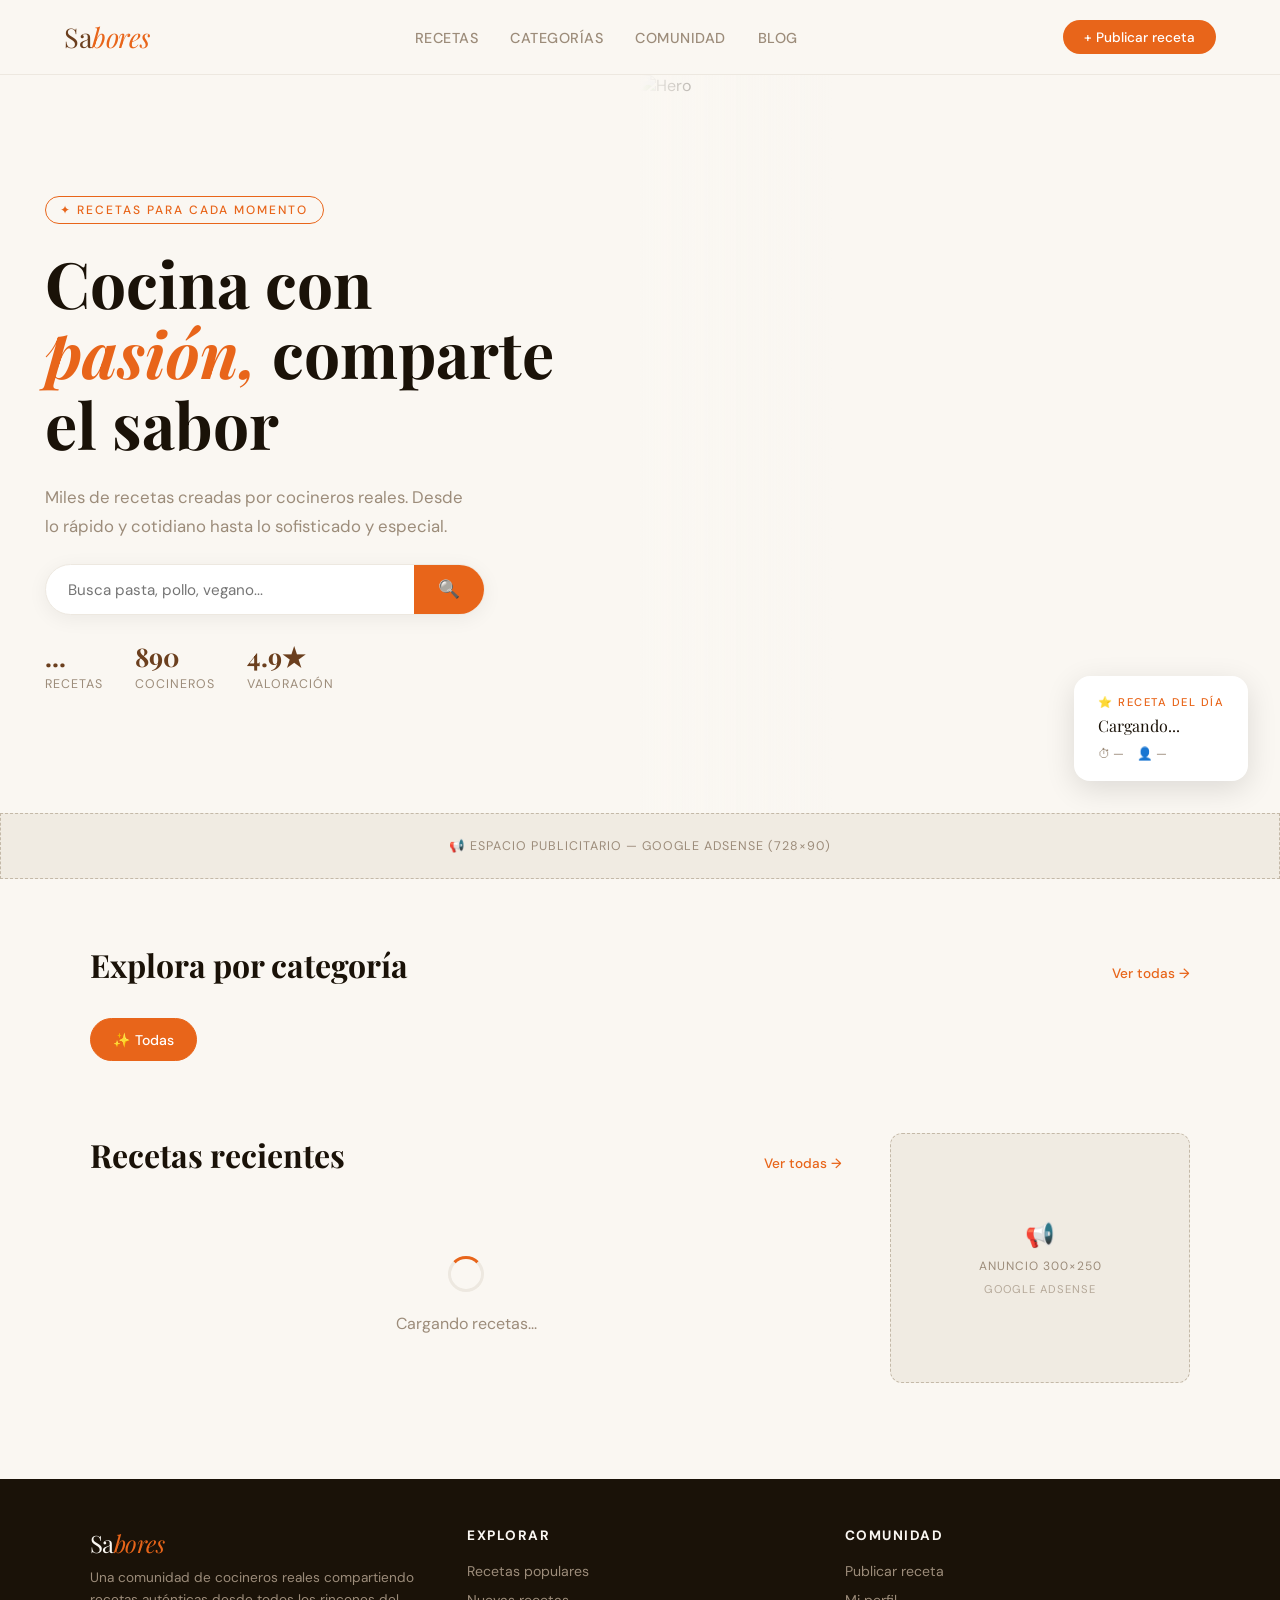
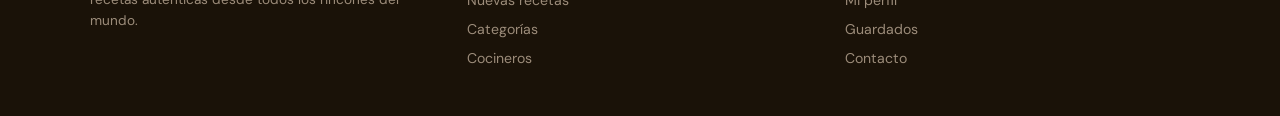
==== index.html @ 679c9be9 "Add files via upload" ====
<!DOCTYPE html>
<html lang="es">
<head>
    <meta charset="UTF-8" />
    <meta name="viewport" content="width=device-width, initial-scale=1.0"/>
    <title>Sabores — Recetas que inspiran</title>
    <link href="https://fonts.googleapis.com/css2?family=Playfair+Display:ital,wght@0,400;0,700;1,400&family=DM+Sans:wght@300;400;500&display=swap" rel="stylesheet"/>
    <script src="https://cdn.jsdelivr.net/npm/@supabase/supabase-js@2"></script>
    <style>
        :root {
            --cream: #faf7f2;
            --dark: #1a1208;
            --brown: #6b3f1e;
            --orange: #e8651a;
            --muted: #9c8c7a;
            --card-bg: #ffffff;
            --border: #ede8e0;
        }
        * { margin: 0; padding: 0; box-sizing: border-box; }
        body { font-family: 'DM Sans', sans-serif; background: var(--cream); color: var(--dark); min-height: 100vh; }

        nav { display: flex; justify-content: space-between; align-items: center; padding: 1.2rem 5%; border-bottom: 1px solid var(--border); background: var(--cream); position: sticky; top: 0; z-index: 100; }
        .logo { font-family: 'Playfair Display', serif; font-size: 1.7rem; color: var(--brown); letter-spacing: -0.5px; }
        .logo span { color: var(--orange); font-style: italic; }
        nav ul { list-style: none; display: flex; gap: 2rem; }
        nav ul a { text-decoration: none; color: var(--muted); font-size: 0.9rem; font-weight: 500; letter-spacing: 0.5px; text-transform: uppercase; transition: color 0.2s; }
        nav ul a:hover { color: var(--orange); }
        .nav-actions { display: flex; gap: 0.8rem; align-items: center; }
        .btn { padding: 0.55rem 1.3rem; border-radius: 100px; font-family: 'DM Sans', sans-serif; font-size: 0.85rem; font-weight: 500; cursor: pointer; transition: all 0.2s; text-decoration: none; border: none; }
        .btn-outline { background: transparent; border: 1.5px solid var(--brown); color: var(--brown); }
        .btn-outline:hover { background: var(--brown); color: white; }
        .btn-primary { background: var(--orange); color: white; }
        .btn-primary:hover { background: #c9541a; }

        .hero { display: grid; grid-template-columns: 1fr 1fr; min-height: 82vh; overflow: hidden; }
        .hero-text { padding: 5% 5% 5% 7%; display: flex; flex-direction: column; justify-content: center; gap: 1.5rem; }
        .hero-tag { display: inline-block; font-size: 0.75rem; font-weight: 500; letter-spacing: 2px; text-transform: uppercase; color: var(--orange); border: 1px solid var(--orange); padding: 0.3rem 0.9rem; border-radius: 100px; width: fit-content; animation: fadeUp 0.6s ease both; }
        .hero h1 { font-family: 'Playfair Display', serif; font-size: clamp(2.8rem, 5vw, 4.5rem); line-height: 1.1; color: var(--dark); animation: fadeUp 0.6s 0.1s ease both; }
        .hero h1 em { color: var(--orange); font-style: italic; }
        .hero p { font-size: 1.05rem; color: var(--muted); line-height: 1.7; max-width: 420px; animation: fadeUp 0.6s 0.2s ease both; }
        .search-bar { display: flex; background: white; border: 1.5px solid var(--border); border-radius: 100px; overflow: hidden; max-width: 440px; animation: fadeUp 0.6s 0.3s ease both; box-shadow: 0 4px 20px rgba(0,0,0,0.06); }
        .search-bar input { flex: 1; padding: 0.9rem 1.4rem; border: none; outline: none; font-family: 'DM Sans', sans-serif; font-size: 0.95rem; color: var(--dark); background: transparent; }
        .search-bar button { background: var(--orange); color: white; border: none; padding: 0 1.5rem; font-size: 1.1rem; cursor: pointer; transition: background 0.2s; }
        .search-bar button:hover { background: #c9541a; }
        .hero-stats { display: flex; gap: 2rem; animation: fadeUp 0.6s 0.4s ease both; }
        .stat { display: flex; flex-direction: column; gap: 0.2rem; }
        .stat-num { font-family: 'Playfair Display', serif; font-size: 1.6rem; color: var(--brown); font-weight: 700; }
        .stat-label { font-size: 0.78rem; color: var(--muted); text-transform: uppercase; letter-spacing: 1px; }
        .hero-image { position: relative; overflow: hidden; animation: fadeIn 0.8s 0.2s ease both; }
        .hero-image img { width: 100%; height: 100%; object-fit: cover; }
        .hero-image-overlay { position: absolute; inset: 0; background: linear-gradient(to right, var(--cream) 0%, transparent 30%); }
        .hero-featured-card { position: absolute; bottom: 2rem; right: 2rem; background: white; border-radius: 16px; padding: 1.2rem 1.5rem; box-shadow: 0 8px 30px rgba(0,0,0,0.12); max-width: 220px; }
        .featured-label { font-size: 0.7rem; text-transform: uppercase; letter-spacing: 1.5px; color: var(--orange); font-weight: 500; margin-bottom: 0.4rem; }
        .featured-title { font-family: 'Playfair Display', serif; font-size: 1rem; color: var(--dark); line-height: 1.3; margin-bottom: 0.6rem; }
        .featured-meta { font-size: 0.78rem; color: var(--muted); display: flex; gap: 0.8rem; }

        .ad-banner { background: #f0ebe2; border: 1px dashed #c4b9a8; text-align: center; padding: 1.5rem; font-size: 0.78rem; color: var(--muted); letter-spacing: 1px; text-transform: uppercase; }

        .section { padding: 4rem 7%; }
        .section-header { display: flex; justify-content: space-between; align-items: baseline; margin-bottom: 2rem; }
        .section-title { font-family: 'Playfair Display', serif; font-size: 2rem; color: var(--dark); }
        .section-link { font-size: 0.85rem; color: var(--orange); text-decoration: none; font-weight: 500; }
        .section-link:hover { text-decoration: underline; }

        .categories { display: flex; gap: 1rem; overflow-x: auto; padding-bottom: 0.5rem; scrollbar-width: none; }
        .categories::-webkit-scrollbar { display: none; }
        .category-pill { flex-shrink: 0; display: flex; align-items: center; gap: 0.6rem; padding: 0.7rem 1.4rem; border-radius: 100px; border: 1.5px solid var(--border); background: white; cursor: pointer; font-size: 0.88rem; font-family: 'DM Sans', sans-serif; color: var(--dark); transition: all 0.2s; font-weight: 500; }
        .category-pill:hover, .category-pill.active { background: var(--orange); border-color: var(--orange); color: white; }

        .content-with-ad { display: grid; grid-template-columns: 1fr 300px; gap: 3rem; padding: 0 7% 4rem; }
        .recipe-grid { display: grid; grid-template-columns: repeat(auto-fill, minmax(280px, 1fr)); gap: 1.8rem; }

        .recipe-card { background: white; border-radius: 16px; overflow: hidden; border: 1px solid var(--border); transition: transform 0.25s, box-shadow 0.25s; cursor: pointer; animation: fadeUp 0.5s ease both; }
        .recipe-card:hover { transform: translateY(-5px); box-shadow: 0 12px 40px rgba(0,0,0,0.1); }
        .card-image { position: relative; height: 200px; overflow: hidden; }
        .card-image img { width: 100%; height: 100%; object-fit: cover; transition: transform 0.4s; }
        .recipe-card:hover .card-image img { transform: scale(1.05); }
        .card-badge { position: absolute; top: 1rem; left: 1rem; background: var(--orange); color: white; font-size: 0.7rem; font-weight: 500; padding: 0.3rem 0.8rem; border-radius: 100px; text-transform: uppercase; letter-spacing: 0.8px; }
        .card-save { position: absolute; top: 1rem; right: 1rem; background: white; border: none; border-radius: 50%; width: 34px; height: 34px; display: flex; align-items: center; justify-content: center; cursor: pointer; font-size: 1rem; transition: background 0.2s; }
        .card-save:hover { background: #ffe4d6; }
        .card-body { padding: 1.3rem; }
        .card-category { font-size: 0.72rem; text-transform: uppercase; letter-spacing: 1.5px; color: var(--orange); font-weight: 500; margin-bottom: 0.5rem; }
        .card-title { font-family: 'Playfair Display', serif; font-size: 1.15rem; color: var(--dark); line-height: 1.3; margin-bottom: 0.7rem; }
        .card-meta { display: flex; gap: 1.2rem; font-size: 0.8rem; color: var(--muted); }
        .card-footer { display: flex; align-items: center; justify-content: space-between; padding: 0.9rem 1.3rem; border-top: 1px solid var(--border); }
        .card-author { display: flex; align-items: center; gap: 0.6rem; font-size: 0.82rem; color: var(--muted); }
        .author-avatar { width: 26px; height: 26px; border-radius: 50%; background: var(--orange); display: flex; align-items: center; justify-content: center; color: white; font-size: 0.7rem; font-weight: 600; }
        .card-rating { font-size: 0.82rem; color: var(--dark); }

        .loading { text-align: center; padding: 3rem; color: var(--muted); grid-column: 1/-1; }
        .loading-spinner { display: inline-block; width: 36px; height: 36px; border: 3px solid var(--border); border-top-color: var(--orange); border-radius: 50%; animation: spin 0.8s linear infinite; margin-bottom: 1rem; }
        .empty-state { text-align: center; padding: 3rem; color: var(--muted); grid-column: 1/-1; }
        .empty-state div { font-size: 2.5rem; margin-bottom: 0.8rem; }
        @keyframes spin { to { transform: rotate(360deg); } }

        .ad-sidebar { background: #f0ebe2; border: 1px dashed #c4b9a8; border-radius: 12px; display: flex; align-items: center; justify-content: center; flex-direction: column; gap: 0.5rem; min-height: 250px; color: var(--muted); font-size: 0.75rem; letter-spacing: 1px; text-transform: uppercase; align-self: start; position: sticky; top: 80px; }

        footer { background: var(--dark); color: #9c8c7a; padding: 3rem 7%; display: grid; grid-template-columns: 1fr 1fr 1fr; gap: 2rem; margin-top: 2rem; }
        footer .logo { color: var(--cream); font-size: 1.5rem; margin-bottom: 0.5rem; display: block; }
        footer p { font-size: 0.85rem; line-height: 1.6; }
        footer h4 { color: var(--cream); font-size: 0.85rem; text-transform: uppercase; letter-spacing: 1.5px; margin-bottom: 1rem; }
        footer ul { list-style: none; display: flex; flex-direction: column; gap: 0.5rem; }
        footer ul a { text-decoration: none; color: #9c8c7a; font-size: 0.88rem; transition: color 0.2s; }
        footer ul a:hover { color: var(--orange); }

        @keyframes fadeUp { from { opacity: 0; transform: translateY(18px); } to { opacity: 1; transform: translateY(0); } }
        @keyframes fadeIn { from { opacity: 0; } to { opacity: 1; } }

        @media (max-width: 900px) {
            .hero { grid-template-columns: 1fr; }
            .hero-image { height: 300px; }
            .hero-image-overlay { background: linear-gradient(to top, var(--cream) 0%, transparent 50%); }
            .hero-text { padding: 3rem 5%; }
            nav ul { display: none; }
            .content-with-ad { grid-template-columns: 1fr; }
            .ad-sidebar { display: none; }
            footer { grid-template-columns: 1fr; }
        }
    </style>
</head>
<body>

<nav>
    <div class="logo">Sa<span>bores</span></div>
    <ul>
        <li><a href="#">Recetas</a></li>
        <li><a href="#">Categorías</a></li>
        <li><a href="#">Comunidad</a></li>
        <li><a href="#">Blog</a></li>
    </ul>
    <div class="nav-actions">
        <a href="admin.html" class="btn btn-primary">+ Publicar receta</a>
    </div>
</nav>

<section class="hero">
    <div class="hero-text">
        <div class="hero-tag">✦ Recetas para cada momento</div>
        <h1>Cocina con<br><em>pasión,</em> comparte<br>el sabor</h1>
        <p>Miles de recetas creadas por cocineros reales. Desde lo rápido y cotidiano hasta lo sofisticado y especial.</p>
        <div class="search-bar">
            <input type="text" id="searchInput" placeholder="Busca pasta, pollo, vegano..."/>
            <button onclick="handleSearch()">🔍</button>
        </div>
        <div class="hero-stats">
            <div class="stat">
                <span class="stat-num" id="totalRecipes">...</span>
                <span class="stat-label">Recetas</span>
            </div>
            <div class="stat">
                <span class="stat-num">890</span>
                <span class="stat-label">Cocineros</span>
            </div>
            <div class="stat">
                <span class="stat-num">4.9★</span>
                <span class="stat-label">Valoración</span>
            </div>
        </div>
    </div>
    <div class="hero-image">
        <img src="https://images.unsplash.com/photo-1504674900247-0877df9cc836?w=900&q=80" alt="Hero"/>
        <div class="hero-image-overlay"></div>
        <div class="hero-featured-card">
            <div class="featured-label">⭐ Receta del día</div>
            <div class="featured-title" id="featuredTitle">Cargando...</div>
            <div class="featured-meta">
                <span id="featuredTime">⏱ —</span>
                <span id="featuredServings">👤 —</span>
            </div>
        </div>
    </div>
</section>

<div class="ad-banner">📢 Espacio publicitario — Google AdSense (728×90)</div>

<section class="section">
    <div class="section-header">
        <h2 class="section-title">Explora por categoría</h2>
        <a href="#" class="section-link">Ver todas →</a>
    </div>
    <div class="categories" id="categoriesContainer">
        <button class="category-pill active" data-id="all">✨ Todas</button>
    </div>
</section>

<div class="content-with-ad">
    <div>
        <div class="section-header">
            <h2 class="section-title" id="recipesTitle">Recetas recientes</h2>
            <a href="#" class="section-link">Ver todas →</a>
        </div>
        <div class="recipe-grid" id="recipeGrid">
            <div class="loading">
                <div class="loading-spinner"></div>
                <p>Cargando recetas...</p>
            </div>
        </div>
    </div>
    <aside>
        <div class="ad-sidebar">
            <div style="font-size:1.5rem">📢</div>
            <div>Anuncio 300×250</div>
            <div style="font-size:0.7rem;opacity:0.7">Google AdSense</div>
        </div>
    </aside>
</div>

<footer>
    <div>
        <span class="logo">Sa<span style="color:var(--orange);font-style:italic">bores</span></span>
        <p>Una comunidad de cocineros reales compartiendo recetas auténticas desde todos los rincones del mundo.</p>
    </div>
    <div>
        <h4>Explorar</h4>
        <ul>
            <li><a href="#">Recetas populares</a></li>
            <li><a href="#">Nuevas recetas</a></li>
            <li><a href="#">Categorías</a></li>
            <li><a href="#">Cocineros</a></li>
        </ul>
    </div>
    <div>
        <h4>Comunidad</h4>
        <ul>
            <li><a href="#">Publicar receta</a></li>
            <li><a href="#">Mi perfil</a></li>
            <li><a href="#">Guardados</a></li>
            <li><a href="#">Contacto</a></li>
        </ul>
    </div>
</footer>

<script>
    const SUPABASE_URL = 'https://rwkermqcekptwixnckgy.supabase.co'
    const SUPABASE_KEY = 'eyJhbGciOiJIUzI1NiIsInR5cCI6IkpXVCJ9.eyJpc3MiOiJzdXBhYmFzZSIsInJlZiI6InJ3a2VybXFjZWtwdHdpeG5ja2d5Iiwicm9sZSI6ImFub24iLCJpYXQiOjE3NzQwODkzMTAsImV4cCI6MjA4OTY2NTMxMH0.brf_cSI--fx6o8pkqydMiVL0_jxmlAMR-ACyQ9v5xsA'
    const { createClient } = supabase
    const db = createClient(SUPABASE_URL, SUPABASE_KEY)

    let activeCategory = 'all'

    async function init() {
        await Promise.all([loadCategories(), loadRecipes()])
    }

    async function loadCategories() {
        const { data, error } = await db.from('categories').select('*').order('name')
        if (error || !data) return
        const container = document.getElementById('categoriesContainer')
        data.forEach(cat => {
            const btn = document.createElement('button')
            btn.className = 'category-pill'
            btn.dataset.id = cat.id
            btn.innerHTML = `<span>${cat.emoji || '🍽'}</span> ${cat.name}`
            btn.addEventListener('click', () => {
                document.querySelectorAll('.category-pill').forEach(b => b.classList.remove('active'))
                btn.classList.add('active')
                activeCategory = cat.id
                document.getElementById('recipesTitle').textContent = `${cat.emoji || ''} ${cat.name}`
                loadRecipes()
            })
            container.appendChild(btn)
        })
    }

    async function loadRecipes(search = '') {
        const grid = document.getElementById('recipeGrid')
        grid.innerHTML = `<div class="loading"><div class="loading-spinner"></div><p>Cargando recetas...</p></div>`

        let query = db.from('recipes').select('*, categories(name, emoji)').order('created_at', { ascending: false })
        if (search) query = query.ilike('title', `%${search}%`)
        if (activeCategory !== 'all') query = query.eq('category_id', activeCategory)

        const { data, error } = await query

        if (error) {
            grid.innerHTML = `<div class="empty-state"><div>⚠️</div><p>Error al cargar recetas. Revisa la consola.</p></div>`
            console.error('Supabase error:', error)
            return
        }

        document.getElementById('totalRecipes').textContent = data.length

        if (data.length > 0) {
            const f = data[0]
            document.getElementById('featuredTitle').textContent = f.title
            document.getElementById('featuredTime').textContent = `⏱ ${f.time_minutes || '?'} min`
            document.getElementById('featuredServings').textContent = `👤 ${f.servings || '?'} pers.`
        }

        if (data.length === 0) {
            grid.innerHTML = `<div class="empty-state"><div>🍽</div><p>No se encontraron recetas</p></div>`
            return
        }

        const colors = ['#e8651a','#6b3f1e','#2d6a4f','#9b2226','#457b9d','#6a0572']
        grid.innerHTML = data.map((r, i) => {
            const initials = (r.author_name || 'AN').split(' ').map(w => w[0]).join('').slice(0,2).toUpperCase()
            const color = colors[i % colors.length]
            const cat = r.categories ? `${r.categories.emoji || ''} ${r.categories.name}` : '🍽 General'
            const img = r.image_url || 'https://images.unsplash.com/photo-1504674900247-0877df9cc836?w=500&q=80'
            return `
          <div class="recipe-card" style="animation-delay:${i*0.05}s" onclick="window.location.href='receta.html?id=${r.id}'">
            <div class="card-image">
              <img src="${img}" alt="${r.title}" loading="lazy"/>
              ${i === 0 ? '<span class="card-badge">⭐ Top</span>' : ''}
              <button class="card-save" onclick="this.textContent=this.textContent==='🤍'?'❤️':'🤍';event.stopPropagation()">🤍</button>
            </div>
            <div class="card-body">
              <div class="card-category">${cat}</div>
              <h3 class="card-title">${r.title}</h3>
              <div class="card-meta">
                <span>⏱ ${r.time_minutes || '?'} min</span>
                <span>🔥 ${r.difficulty || 'Fácil'}</span>
                <span>👥 ${r.servings || '?'} pers.</span>
              </div>
            </div>
            <div class="card-footer">
              <div class="card-author">
                <div class="author-avatar" style="background:${color}">${initials}</div>
                ${r.author_name || 'Anónimo'}
              </div>
              <div class="card-rating">⭐ ${r.rating || '—'}</div>
            </div>
          </div>`
        }).join('')
    }

    function handleSearch() {
        loadRecipes(document.getElementById('searchInput').value.trim())
    }

    document.getElementById('searchInput').addEventListener('keydown', e => {
        if (e.key === 'Enter') handleSearch()
    })

    document.querySelector('.category-pill[data-id="all"]').addEventListener('click', function() {
        document.querySelectorAll('.category-pill').forEach(b => b.classList.remove('active'))
        this.classList.add('active')
        activeCategory = 'all'
        document.getElementById('recipesTitle').textContent = 'Recetas recientes'
        loadRecipes()
    })

    init()
</script>
</body>
</html>
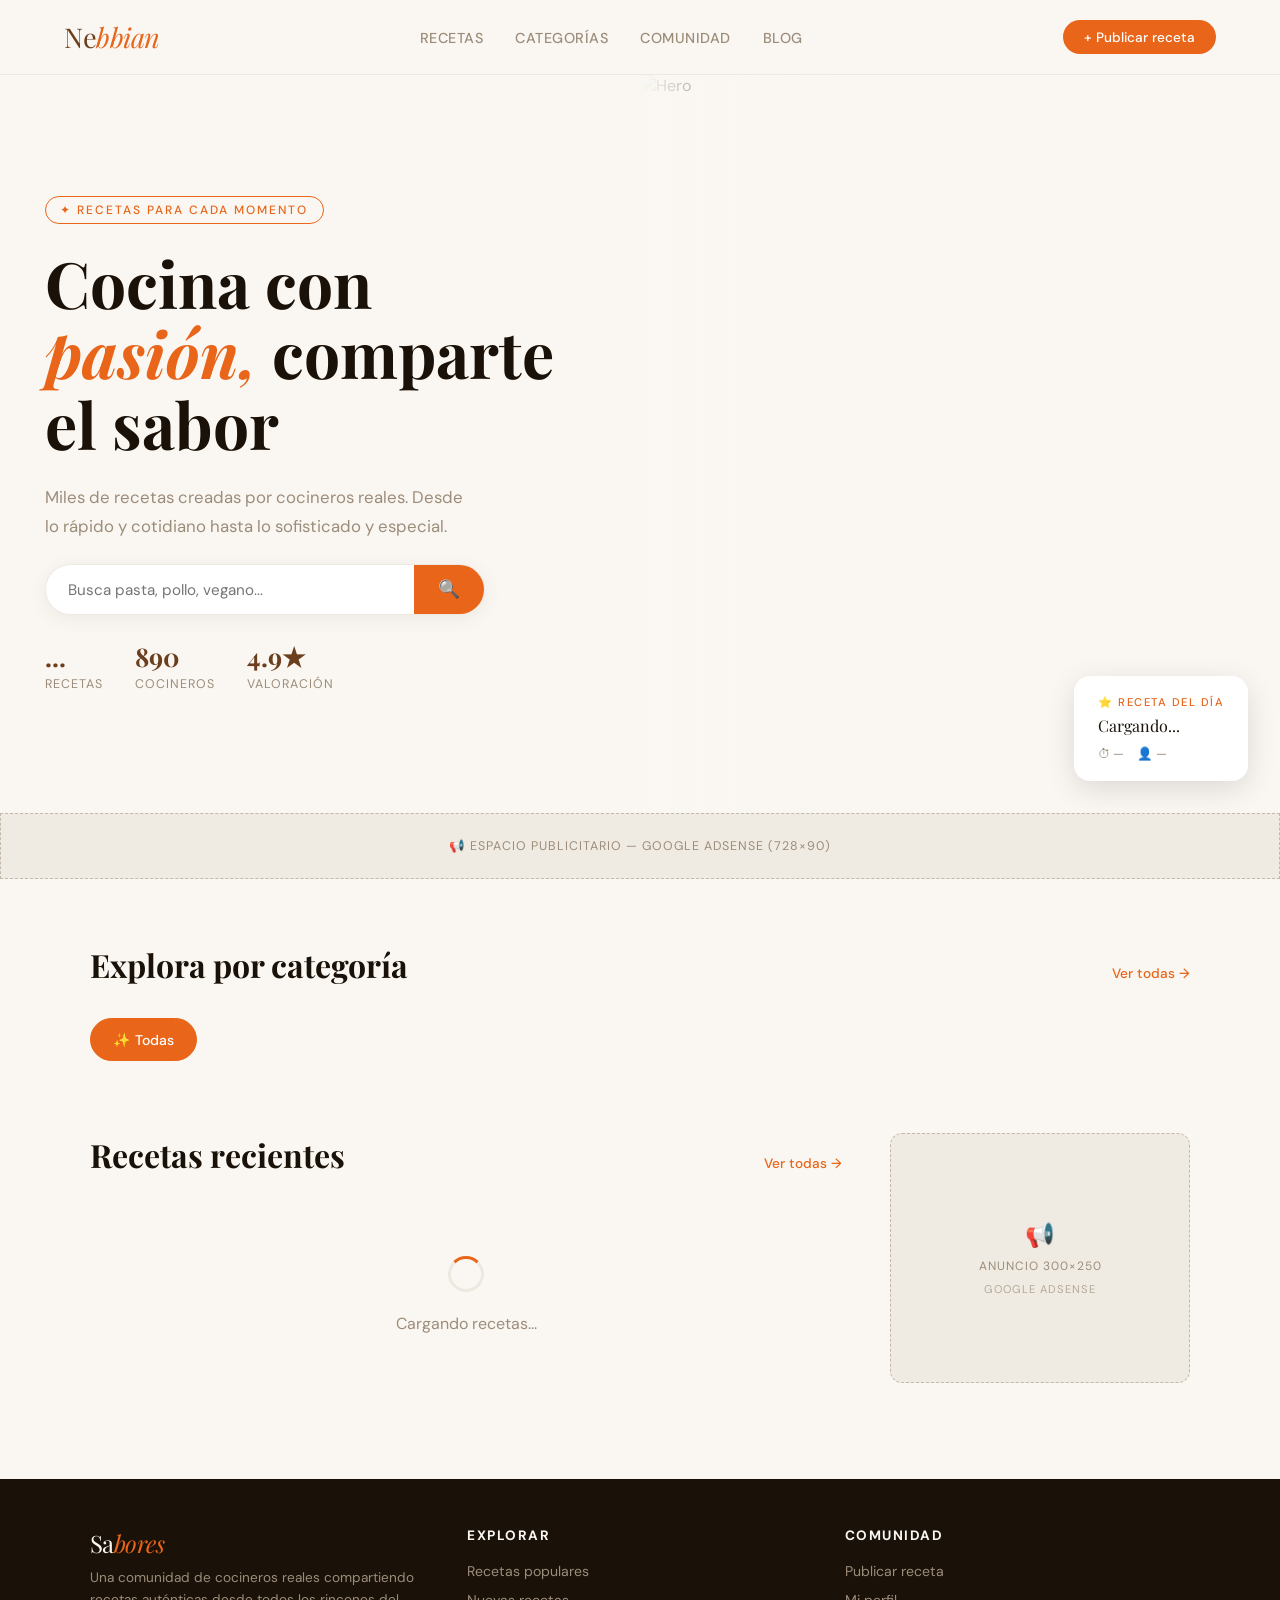
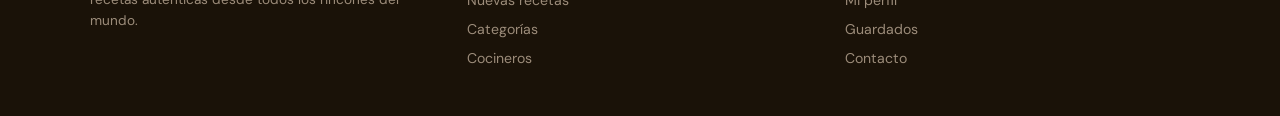
==== commit 709e5175: "nebbian rename" ====
--- a/index.html
+++ b/index.html
@@ -121,7 +121,7 @@
 <body>
 
 <nav>
-    <div class="logo">Sa<span>bores</span></div>
+    <div class="logo">Ne<span>bbian</span></div>
     <ul>
         <li><a href="#">Recetas</a></li>
         <li><a href="#">Categorías</a></li>
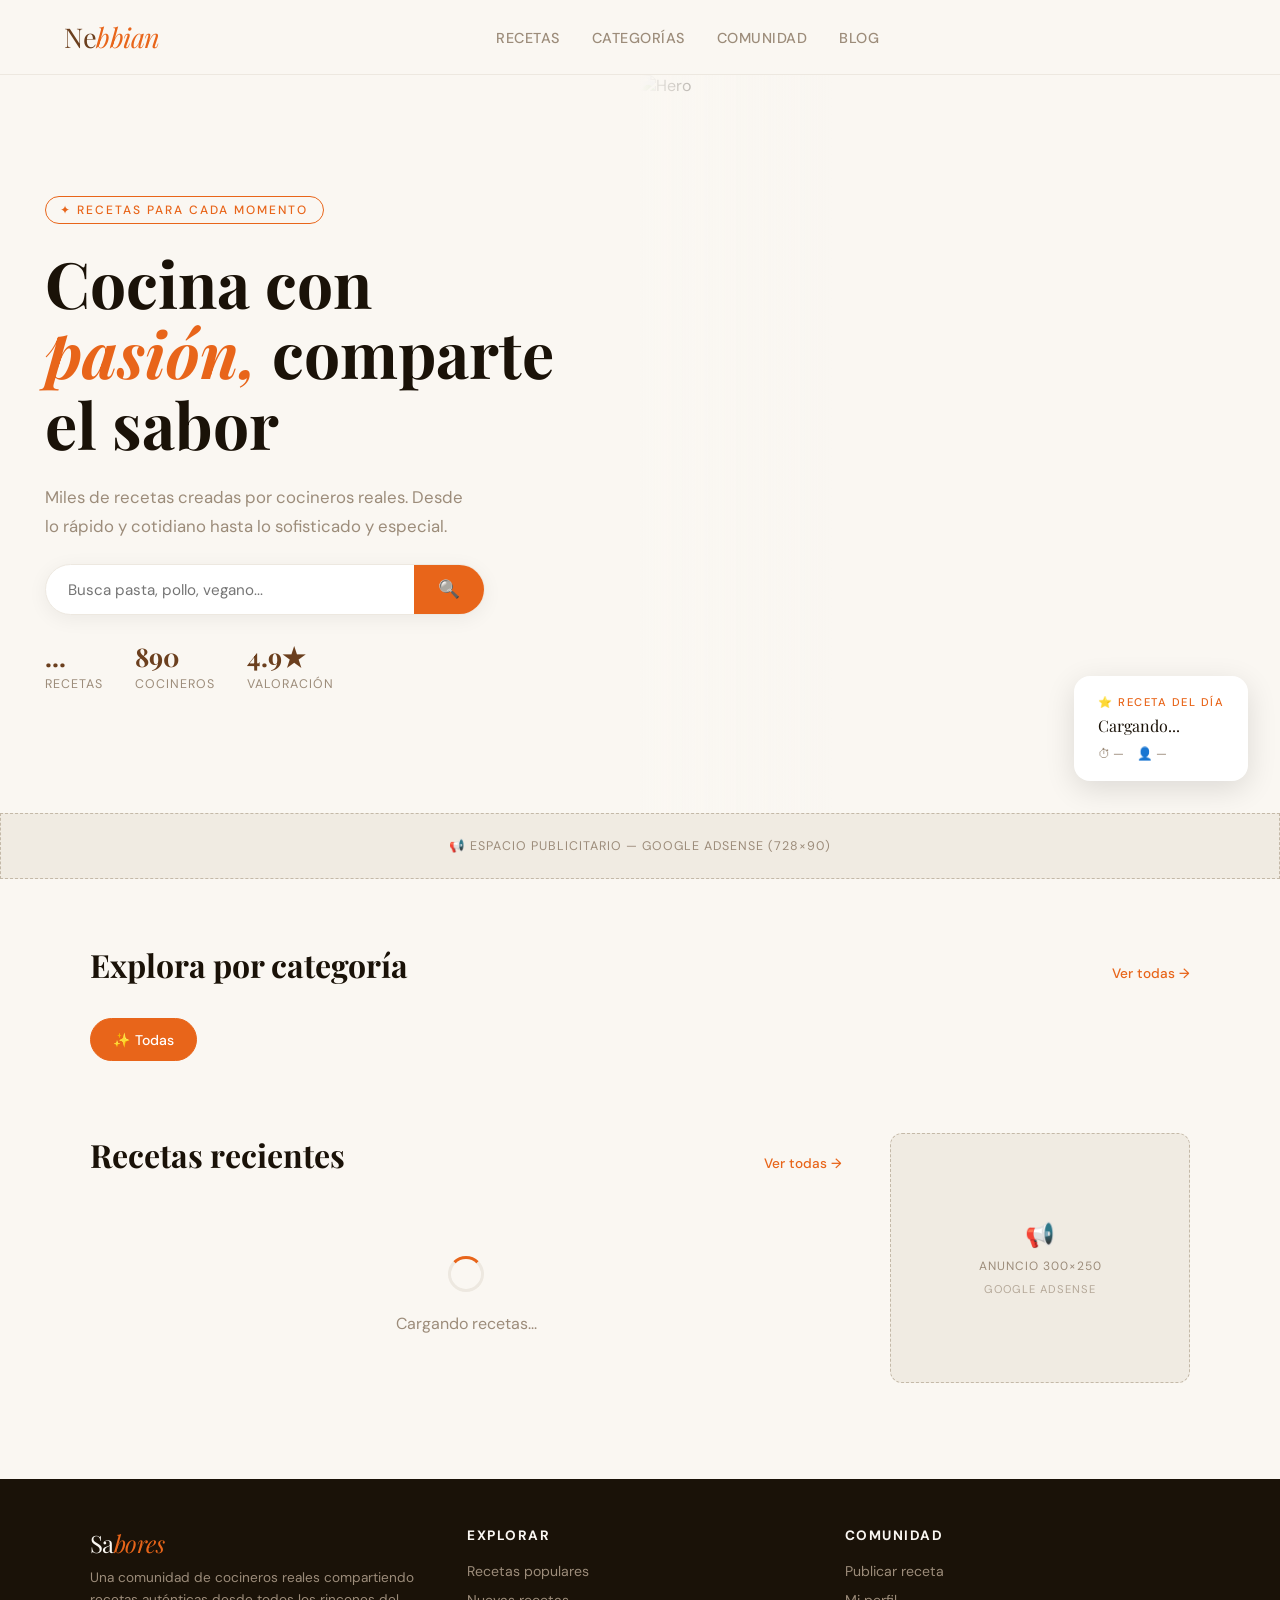
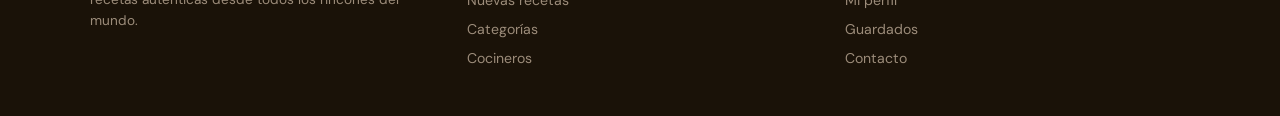
==== commit aae1863c: "eliminar admin" ====
--- a/index.html
+++ b/index.html
@@ -129,7 +129,6 @@
         <li><a href="#">Blog</a></li>
     </ul>
     <div class="nav-actions">
-        <a href="admin.html" class="btn btn-primary">+ Publicar receta</a>
     </div>
 </nav>
 
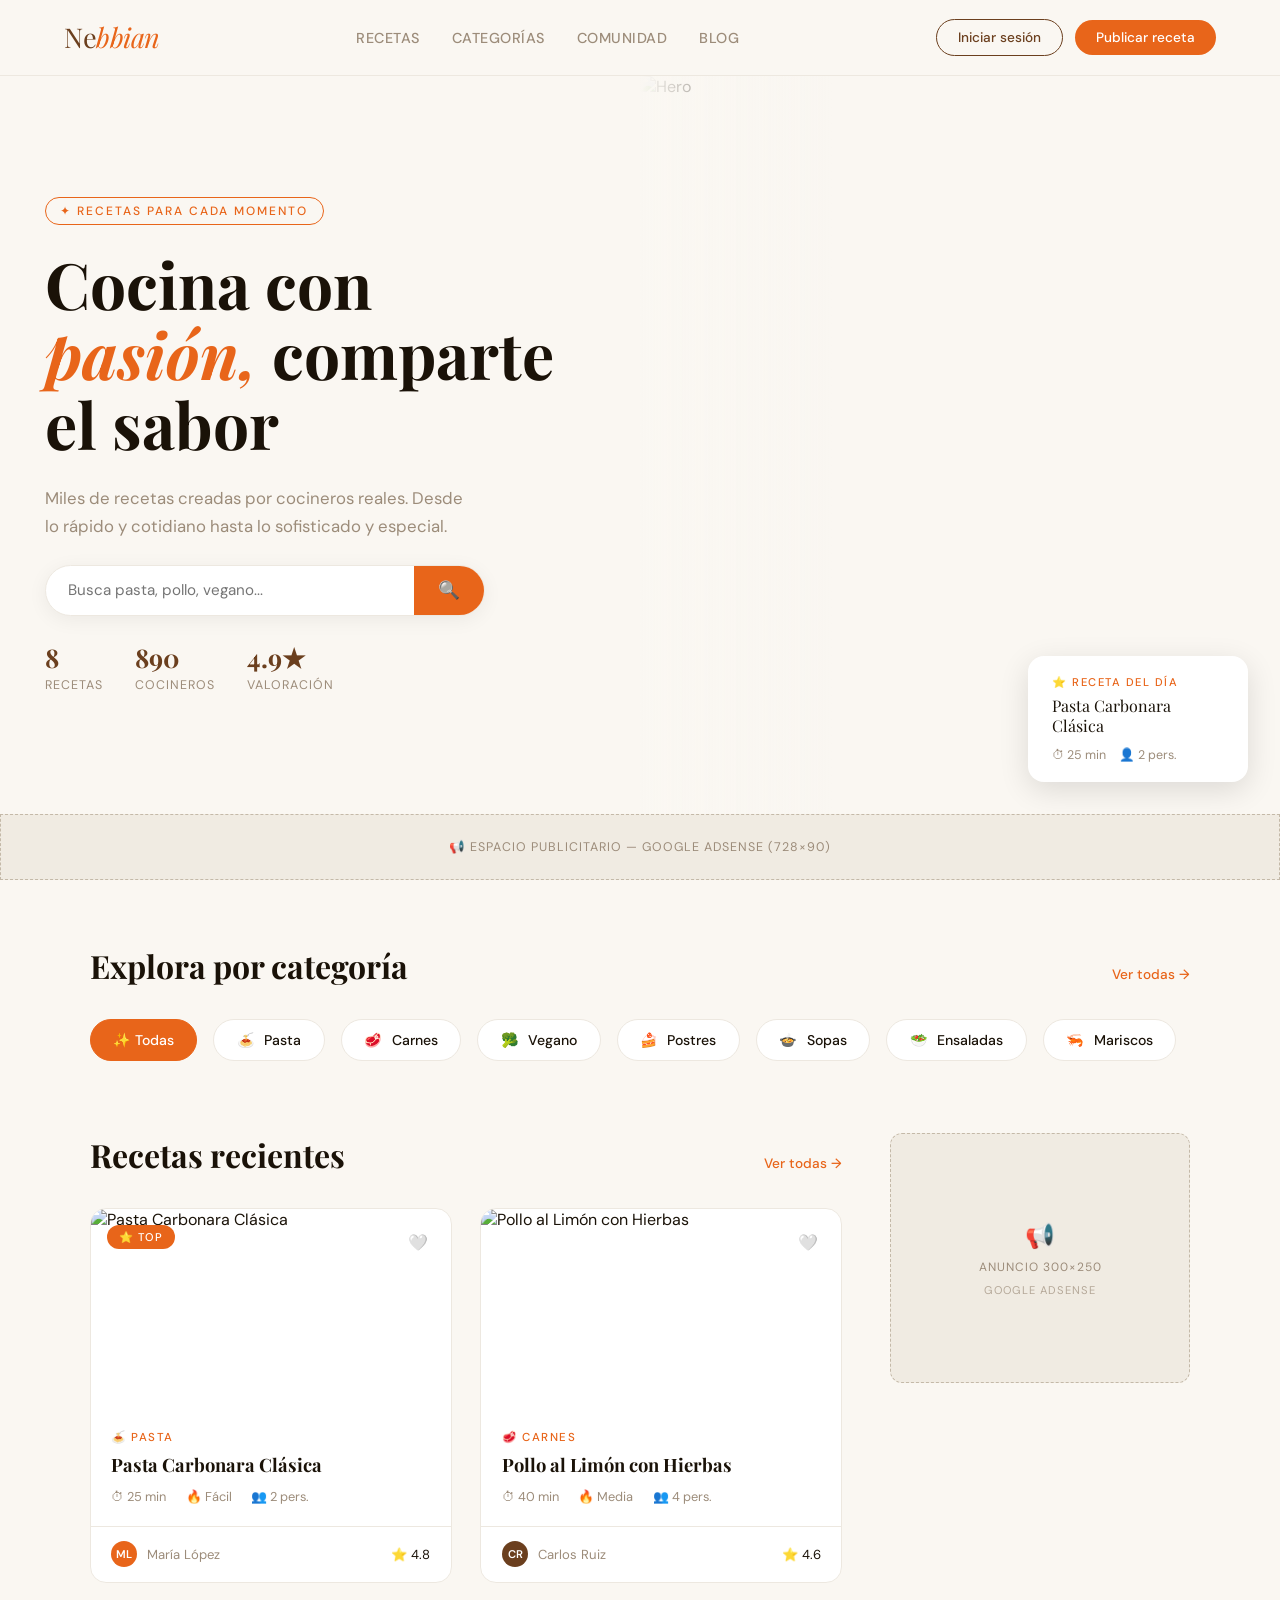
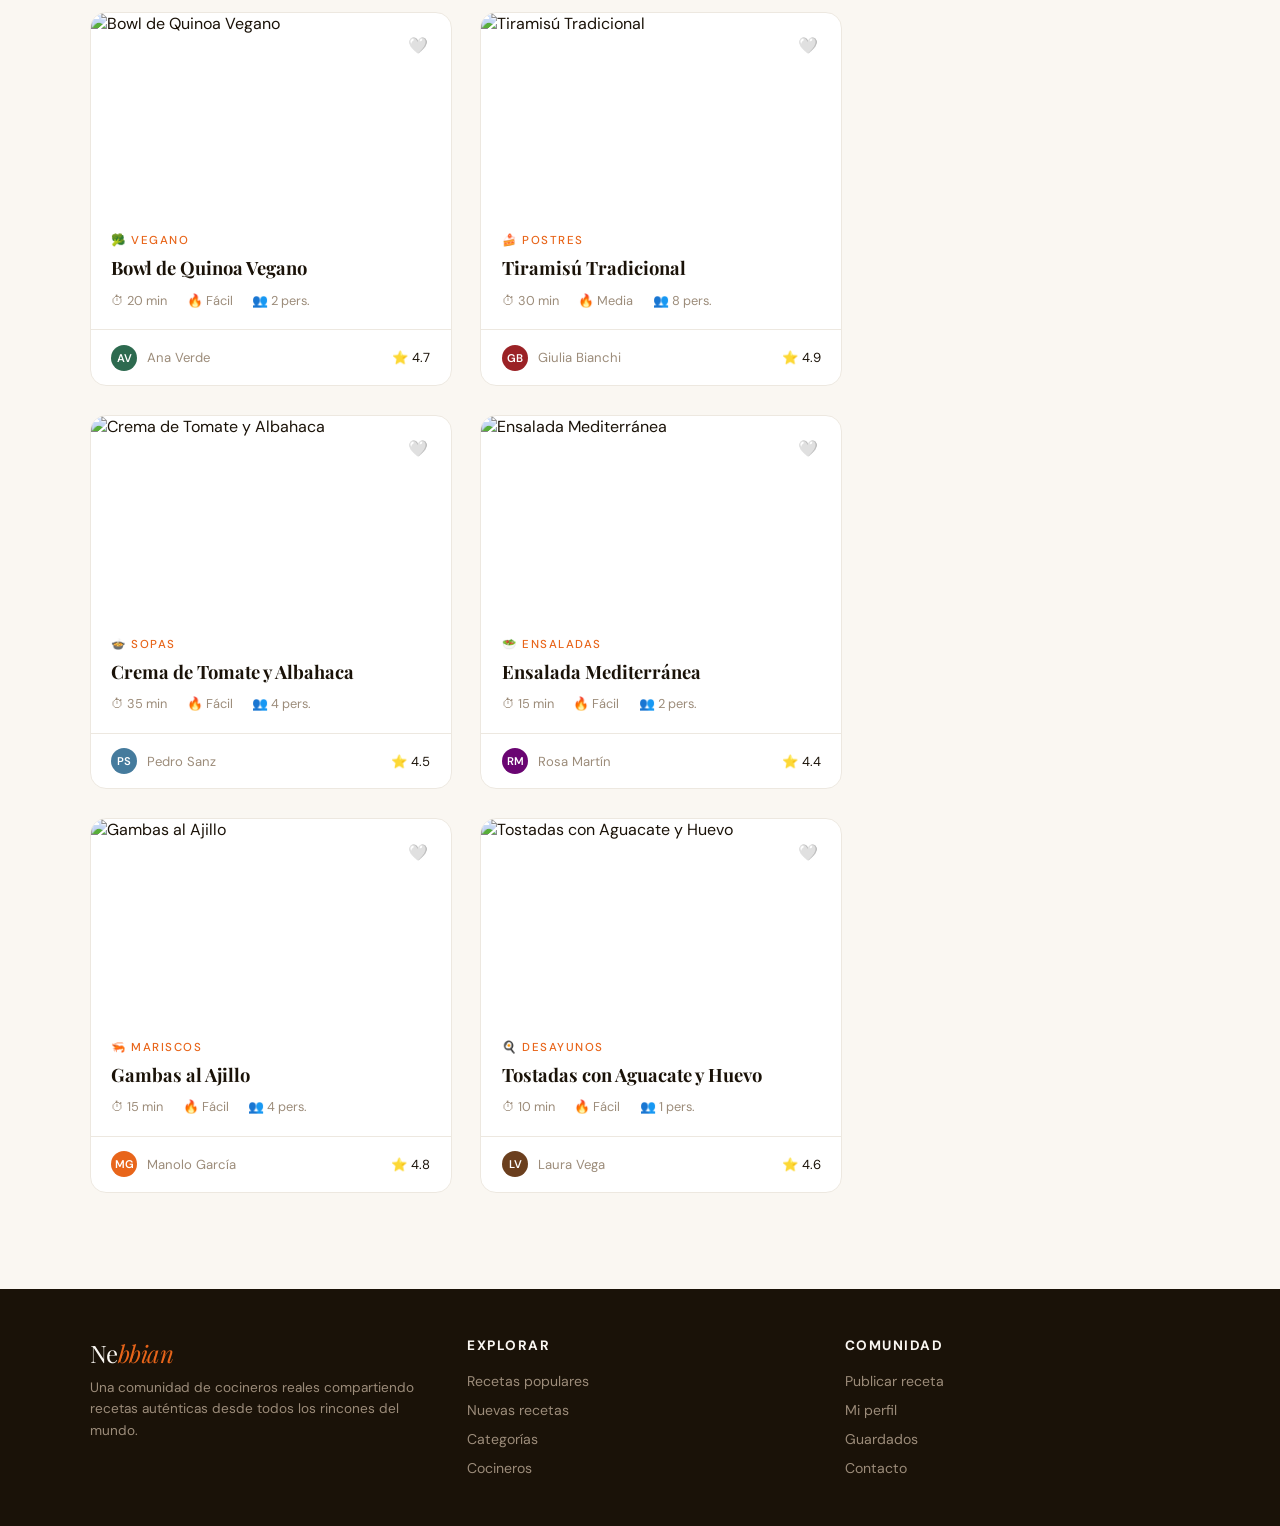
==== commit 6a2583f4: "refactor: replace Supabase integration with static local data and add styling and structural files" ====
--- a/index.html
+++ b/index.html
@@ -1,346 +1,476 @@
-<!DOCTYPE html>
-<html lang="es">
-<head>
-    <meta charset="UTF-8" />
-    <meta name="viewport" content="width=device-width, initial-scale=1.0"/>
-    <title>Sabores — Recetas que inspiran</title>
-    <link href="https://fonts.googleapis.com/css2?family=Playfair+Display:ital,wght@0,400;0,700;1,400&family=DM+Sans:wght@300;400;500&display=swap" rel="stylesheet"/>
-    <script src="https://cdn.jsdelivr.net/npm/@supabase/supabase-js@2"></script>
-    <style>
-        :root {
-            --cream: #faf7f2;
-            --dark: #1a1208;
-            --brown: #6b3f1e;
-            --orange: #e8651a;
-            --muted: #9c8c7a;
-            --card-bg: #ffffff;
-            --border: #ede8e0;
-        }
-        * { margin: 0; padding: 0; box-sizing: border-box; }
-        body { font-family: 'DM Sans', sans-serif; background: var(--cream); color: var(--dark); min-height: 100vh; }
-
-        nav { display: flex; justify-content: space-between; align-items: center; padding: 1.2rem 5%; border-bottom: 1px solid var(--border); background: var(--cream); position: sticky; top: 0; z-index: 100; }
-        .logo { font-family: 'Playfair Display', serif; font-size: 1.7rem; color: var(--brown); letter-spacing: -0.5px; }
-        .logo span { color: var(--orange); font-style: italic; }
-        nav ul { list-style: none; display: flex; gap: 2rem; }
-        nav ul a { text-decoration: none; color: var(--muted); font-size: 0.9rem; font-weight: 500; letter-spacing: 0.5px; text-transform: uppercase; transition: color 0.2s; }
-        nav ul a:hover { color: var(--orange); }
-        .nav-actions { display: flex; gap: 0.8rem; align-items: center; }
-        .btn { padding: 0.55rem 1.3rem; border-radius: 100px; font-family: 'DM Sans', sans-serif; font-size: 0.85rem; font-weight: 500; cursor: pointer; transition: all 0.2s; text-decoration: none; border: none; }
-        .btn-outline { background: transparent; border: 1.5px solid var(--brown); color: var(--brown); }
-        .btn-outline:hover { background: var(--brown); color: white; }
-        .btn-primary { background: var(--orange); color: white; }
-        .btn-primary:hover { background: #c9541a; }
-
-        .hero { display: grid; grid-template-columns: 1fr 1fr; min-height: 82vh; overflow: hidden; }
-        .hero-text { padding: 5% 5% 5% 7%; display: flex; flex-direction: column; justify-content: center; gap: 1.5rem; }
-        .hero-tag { display: inline-block; font-size: 0.75rem; font-weight: 500; letter-spacing: 2px; text-transform: uppercase; color: var(--orange); border: 1px solid var(--orange); padding: 0.3rem 0.9rem; border-radius: 100px; width: fit-content; animation: fadeUp 0.6s ease both; }
-        .hero h1 { font-family: 'Playfair Display', serif; font-size: clamp(2.8rem, 5vw, 4.5rem); line-height: 1.1; color: var(--dark); animation: fadeUp 0.6s 0.1s ease both; }
-        .hero h1 em { color: var(--orange); font-style: italic; }
-        .hero p { font-size: 1.05rem; color: var(--muted); line-height: 1.7; max-width: 420px; animation: fadeUp 0.6s 0.2s ease both; }
-        .search-bar { display: flex; background: white; border: 1.5px solid var(--border); border-radius: 100px; overflow: hidden; max-width: 440px; animation: fadeUp 0.6s 0.3s ease both; box-shadow: 0 4px 20px rgba(0,0,0,0.06); }
-        .search-bar input { flex: 1; padding: 0.9rem 1.4rem; border: none; outline: none; font-family: 'DM Sans', sans-serif; font-size: 0.95rem; color: var(--dark); background: transparent; }
-        .search-bar button { background: var(--orange); color: white; border: none; padding: 0 1.5rem; font-size: 1.1rem; cursor: pointer; transition: background 0.2s; }
-        .search-bar button:hover { background: #c9541a; }
-        .hero-stats { display: flex; gap: 2rem; animation: fadeUp 0.6s 0.4s ease both; }
-        .stat { display: flex; flex-direction: column; gap: 0.2rem; }
-        .stat-num { font-family: 'Playfair Display', serif; font-size: 1.6rem; color: var(--brown); font-weight: 700; }
-        .stat-label { font-size: 0.78rem; color: var(--muted); text-transform: uppercase; letter-spacing: 1px; }
-        .hero-image { position: relative; overflow: hidden; animation: fadeIn 0.8s 0.2s ease both; }
-        .hero-image img { width: 100%; height: 100%; object-fit: cover; }
-        .hero-image-overlay { position: absolute; inset: 0; background: linear-gradient(to right, var(--cream) 0%, transparent 30%); }
-        .hero-featured-card { position: absolute; bottom: 2rem; right: 2rem; background: white; border-radius: 16px; padding: 1.2rem 1.5rem; box-shadow: 0 8px 30px rgba(0,0,0,0.12); max-width: 220px; }
-        .featured-label { font-size: 0.7rem; text-transform: uppercase; letter-spacing: 1.5px; color: var(--orange); font-weight: 500; margin-bottom: 0.4rem; }
-        .featured-title { font-family: 'Playfair Display', serif; font-size: 1rem; color: var(--dark); line-height: 1.3; margin-bottom: 0.6rem; }
-        .featured-meta { font-size: 0.78rem; color: var(--muted); display: flex; gap: 0.8rem; }
-
-        .ad-banner { background: #f0ebe2; border: 1px dashed #c4b9a8; text-align: center; padding: 1.5rem; font-size: 0.78rem; color: var(--muted); letter-spacing: 1px; text-transform: uppercase; }
-
-        .section { padding: 4rem 7%; }
-        .section-header { display: flex; justify-content: space-between; align-items: baseline; margin-bottom: 2rem; }
-        .section-title { font-family: 'Playfair Display', serif; font-size: 2rem; color: var(--dark); }
-        .section-link { font-size: 0.85rem; color: var(--orange); text-decoration: none; font-weight: 500; }
-        .section-link:hover { text-decoration: underline; }
-
-        .categories { display: flex; gap: 1rem; overflow-x: auto; padding-bottom: 0.5rem; scrollbar-width: none; }
-        .categories::-webkit-scrollbar { display: none; }
-        .category-pill { flex-shrink: 0; display: flex; align-items: center; gap: 0.6rem; padding: 0.7rem 1.4rem; border-radius: 100px; border: 1.5px solid var(--border); background: white; cursor: pointer; font-size: 0.88rem; font-family: 'DM Sans', sans-serif; color: var(--dark); transition: all 0.2s; font-weight: 500; }
-        .category-pill:hover, .category-pill.active { background: var(--orange); border-color: var(--orange); color: white; }
-
-        .content-with-ad { display: grid; grid-template-columns: 1fr 300px; gap: 3rem; padding: 0 7% 4rem; }
-        .recipe-grid { display: grid; grid-template-columns: repeat(auto-fill, minmax(280px, 1fr)); gap: 1.8rem; }
-
-        .recipe-card { background: white; border-radius: 16px; overflow: hidden; border: 1px solid var(--border); transition: transform 0.25s, box-shadow 0.25s; cursor: pointer; animation: fadeUp 0.5s ease both; }
-        .recipe-card:hover { transform: translateY(-5px); box-shadow: 0 12px 40px rgba(0,0,0,0.1); }
-        .card-image { position: relative; height: 200px; overflow: hidden; }
-        .card-image img { width: 100%; height: 100%; object-fit: cover; transition: transform 0.4s; }
-        .recipe-card:hover .card-image img { transform: scale(1.05); }
-        .card-badge { position: absolute; top: 1rem; left: 1rem; background: var(--orange); color: white; font-size: 0.7rem; font-weight: 500; padding: 0.3rem 0.8rem; border-radius: 100px; text-transform: uppercase; letter-spacing: 0.8px; }
-        .card-save { position: absolute; top: 1rem; right: 1rem; background: white; border: none; border-radius: 50%; width: 34px; height: 34px; display: flex; align-items: center; justify-content: center; cursor: pointer; font-size: 1rem; transition: background 0.2s; }
-        .card-save:hover { background: #ffe4d6; }
-        .card-body { padding: 1.3rem; }
-        .card-category { font-size: 0.72rem; text-transform: uppercase; letter-spacing: 1.5px; color: var(--orange); font-weight: 500; margin-bottom: 0.5rem; }
-        .card-title { font-family: 'Playfair Display', serif; font-size: 1.15rem; color: var(--dark); line-height: 1.3; margin-bottom: 0.7rem; }
-        .card-meta { display: flex; gap: 1.2rem; font-size: 0.8rem; color: var(--muted); }
-        .card-footer { display: flex; align-items: center; justify-content: space-between; padding: 0.9rem 1.3rem; border-top: 1px solid var(--border); }
-        .card-author { display: flex; align-items: center; gap: 0.6rem; font-size: 0.82rem; color: var(--muted); }
-        .author-avatar { width: 26px; height: 26px; border-radius: 50%; background: var(--orange); display: flex; align-items: center; justify-content: center; color: white; font-size: 0.7rem; font-weight: 600; }
-        .card-rating { font-size: 0.82rem; color: var(--dark); }
-
-        .loading { text-align: center; padding: 3rem; color: var(--muted); grid-column: 1/-1; }
-        .loading-spinner { display: inline-block; width: 36px; height: 36px; border: 3px solid var(--border); border-top-color: var(--orange); border-radius: 50%; animation: spin 0.8s linear infinite; margin-bottom: 1rem; }
-        .empty-state { text-align: center; padding: 3rem; color: var(--muted); grid-column: 1/-1; }
-        .empty-state div { font-size: 2.5rem; margin-bottom: 0.8rem; }
-        @keyframes spin { to { transform: rotate(360deg); } }
-
-        .ad-sidebar { background: #f0ebe2; border: 1px dashed #c4b9a8; border-radius: 12px; display: flex; align-items: center; justify-content: center; flex-direction: column; gap: 0.5rem; min-height: 250px; color: var(--muted); font-size: 0.75rem; letter-spacing: 1px; text-transform: uppercase; align-self: start; position: sticky; top: 80px; }
-
-        footer { background: var(--dark); color: #9c8c7a; padding: 3rem 7%; display: grid; grid-template-columns: 1fr 1fr 1fr; gap: 2rem; margin-top: 2rem; }
-        footer .logo { color: var(--cream); font-size: 1.5rem; margin-bottom: 0.5rem; display: block; }
-        footer p { font-size: 0.85rem; line-height: 1.6; }
-        footer h4 { color: var(--cream); font-size: 0.85rem; text-transform: uppercase; letter-spacing: 1.5px; margin-bottom: 1rem; }
-        footer ul { list-style: none; display: flex; flex-direction: column; gap: 0.5rem; }
-        footer ul a { text-decoration: none; color: #9c8c7a; font-size: 0.88rem; transition: color 0.2s; }
-        footer ul a:hover { color: var(--orange); }
-
-        @keyframes fadeUp { from { opacity: 0; transform: translateY(18px); } to { opacity: 1; transform: translateY(0); } }
-        @keyframes fadeIn { from { opacity: 0; } to { opacity: 1; } }
-
-        @media (max-width: 900px) {
-            .hero { grid-template-columns: 1fr; }
-            .hero-image { height: 300px; }
-            .hero-image-overlay { background: linear-gradient(to top, var(--cream) 0%, transparent 50%); }
-            .hero-text { padding: 3rem 5%; }
-            nav ul { display: none; }
-            .content-with-ad { grid-template-columns: 1fr; }
-            .ad-sidebar { display: none; }
-            footer { grid-template-columns: 1fr; }
-        }
-    </style>
-</head>
-<body>
-
-<nav>
-    <div class="logo">Ne<span>bbian</span></div>
-    <ul>
-        <li><a href="#">Recetas</a></li>
-        <li><a href="#">Categorías</a></li>
-        <li><a href="#">Comunidad</a></li>
-        <li><a href="#">Blog</a></li>
-    </ul>
-    <div class="nav-actions">
-    </div>
-</nav>
-
-<section class="hero">
-    <div class="hero-text">
-        <div class="hero-tag">✦ Recetas para cada momento</div>
-        <h1>Cocina con<br><em>pasión,</em> comparte<br>el sabor</h1>
-        <p>Miles de recetas creadas por cocineros reales. Desde lo rápido y cotidiano hasta lo sofisticado y especial.</p>
-        <div class="search-bar">
-            <input type="text" id="searchInput" placeholder="Busca pasta, pollo, vegano..."/>
-            <button onclick="handleSearch()">🔍</button>
-        </div>
-        <div class="hero-stats">
-            <div class="stat">
-                <span class="stat-num" id="totalRecipes">...</span>
-                <span class="stat-label">Recetas</span>
-            </div>
-            <div class="stat">
-                <span class="stat-num">890</span>
-                <span class="stat-label">Cocineros</span>
-            </div>
-            <div class="stat">
-                <span class="stat-num">4.9★</span>
-                <span class="stat-label">Valoración</span>
-            </div>
-        </div>
-    </div>
-    <div class="hero-image">
-        <img src="https://images.unsplash.com/photo-1504674900247-0877df9cc836?w=900&q=80" alt="Hero"/>
-        <div class="hero-image-overlay"></div>
-        <div class="hero-featured-card">
-            <div class="featured-label">⭐ Receta del día</div>
-            <div class="featured-title" id="featuredTitle">Cargando...</div>
-            <div class="featured-meta">
-                <span id="featuredTime">⏱ —</span>
-                <span id="featuredServings">👤 —</span>
-            </div>
-        </div>
-    </div>
-</section>
-
-<div class="ad-banner">📢 Espacio publicitario — Google AdSense (728×90)</div>
-
-<section class="section">
-    <div class="section-header">
-        <h2 class="section-title">Explora por categoría</h2>
-        <a href="#" class="section-link">Ver todas →</a>
-    </div>
-    <div class="categories" id="categoriesContainer">
-        <button class="category-pill active" data-id="all">✨ Todas</button>
-    </div>
-</section>
-
-<div class="content-with-ad">
-    <div>
-        <div class="section-header">
-            <h2 class="section-title" id="recipesTitle">Recetas recientes</h2>
-            <a href="#" class="section-link">Ver todas →</a>
-        </div>
-        <div class="recipe-grid" id="recipeGrid">
-            <div class="loading">
-                <div class="loading-spinner"></div>
-                <p>Cargando recetas...</p>
-            </div>
-        </div>
-    </div>
-    <aside>
-        <div class="ad-sidebar">
-            <div style="font-size:1.5rem">📢</div>
-            <div>Anuncio 300×250</div>
-            <div style="font-size:0.7rem;opacity:0.7">Google AdSense</div>
-        </div>
-    </aside>
-</div>
-
-<footer>
-    <div>
-        <span class="logo">Sa<span style="color:var(--orange);font-style:italic">bores</span></span>
-        <p>Una comunidad de cocineros reales compartiendo recetas auténticas desde todos los rincones del mundo.</p>
-    </div>
-    <div>
-        <h4>Explorar</h4>
-        <ul>
-            <li><a href="#">Recetas populares</a></li>
-            <li><a href="#">Nuevas recetas</a></li>
-            <li><a href="#">Categorías</a></li>
-            <li><a href="#">Cocineros</a></li>
-        </ul>
-    </div>
-    <div>
-        <h4>Comunidad</h4>
-        <ul>
-            <li><a href="#">Publicar receta</a></li>
-            <li><a href="#">Mi perfil</a></li>
-            <li><a href="#">Guardados</a></li>
-            <li><a href="#">Contacto</a></li>
-        </ul>
-    </div>
-</footer>
-
-<script>
-    const SUPABASE_URL = 'https://rwkermqcekptwixnckgy.supabase.co'
-    const SUPABASE_KEY = 'eyJhbGciOiJIUzI1NiIsInR5cCI6IkpXVCJ9.eyJpc3MiOiJzdXBhYmFzZSIsInJlZiI6InJ3a2VybXFjZWtwdHdpeG5ja2d5Iiwicm9sZSI6ImFub24iLCJpYXQiOjE3NzQwODkzMTAsImV4cCI6MjA4OTY2NTMxMH0.brf_cSI--fx6o8pkqydMiVL0_jxmlAMR-ACyQ9v5xsA'
-    const { createClient } = supabase
-    const db = createClient(SUPABASE_URL, SUPABASE_KEY)
-
-    let activeCategory = 'all'
-
-    async function init() {
-        await Promise.all([loadCategories(), loadRecipes()])
-    }
-
-    async function loadCategories() {
-        const { data, error } = await db.from('categories').select('*').order('name')
-        if (error || !data) return
-        const container = document.getElementById('categoriesContainer')
-        data.forEach(cat => {
-            const btn = document.createElement('button')
-            btn.className = 'category-pill'
-            btn.dataset.id = cat.id
-            btn.innerHTML = `<span>${cat.emoji || '🍽'}</span> ${cat.name}`
-            btn.addEventListener('click', () => {
-                document.querySelectorAll('.category-pill').forEach(b => b.classList.remove('active'))
-                btn.classList.add('active')
-                activeCategory = cat.id
-                document.getElementById('recipesTitle').textContent = `${cat.emoji || ''} ${cat.name}`
-                loadRecipes()
-            })
-            container.appendChild(btn)
-        })
-    }
-
-    async function loadRecipes(search = '') {
-        const grid = document.getElementById('recipeGrid')
-        grid.innerHTML = `<div class="loading"><div class="loading-spinner"></div><p>Cargando recetas...</p></div>`
-
-        let query = db.from('recipes').select('*, categories(name, emoji)').order('created_at', { ascending: false })
-        if (search) query = query.ilike('title', `%${search}%`)
-        if (activeCategory !== 'all') query = query.eq('category_id', activeCategory)
-
-        const { data, error } = await query
-
-        if (error) {
-            grid.innerHTML = `<div class="empty-state"><div>⚠️</div><p>Error al cargar recetas. Revisa la consola.</p></div>`
-            console.error('Supabase error:', error)
-            return
-        }
-
-        document.getElementById('totalRecipes').textContent = data.length
-
-        if (data.length > 0) {
-            const f = data[0]
-            document.getElementById('featuredTitle').textContent = f.title
-            document.getElementById('featuredTime').textContent = `⏱ ${f.time_minutes || '?'} min`
-            document.getElementById('featuredServings').textContent = `👤 ${f.servings || '?'} pers.`
-        }
-
-        if (data.length === 0) {
-            grid.innerHTML = `<div class="empty-state"><div>🍽</div><p>No se encontraron recetas</p></div>`
-            return
-        }
-
-        const colors = ['#e8651a','#6b3f1e','#2d6a4f','#9b2226','#457b9d','#6a0572']
-        grid.innerHTML = data.map((r, i) => {
-            const initials = (r.author_name || 'AN').split(' ').map(w => w[0]).join('').slice(0,2).toUpperCase()
-            const color = colors[i % colors.length]
-            const cat = r.categories ? `${r.categories.emoji || ''} ${r.categories.name}` : '🍽 General'
-            const img = r.image_url || 'https://images.unsplash.com/photo-1504674900247-0877df9cc836?w=500&q=80'
-            return `
-          <div class="recipe-card" style="animation-delay:${i*0.05}s" onclick="window.location.href='receta.html?id=${r.id}'">
-            <div class="card-image">
-              <img src="${img}" alt="${r.title}" loading="lazy"/>
-              ${i === 0 ? '<span class="card-badge">⭐ Top</span>' : ''}
-              <button class="card-save" onclick="this.textContent=this.textContent==='🤍'?'❤️':'🤍';event.stopPropagation()">🤍</button>
-            </div>
-            <div class="card-body">
-              <div class="card-category">${cat}</div>
-              <h3 class="card-title">${r.title}</h3>
-              <div class="card-meta">
-                <span>⏱ ${r.time_minutes || '?'} min</span>
-                <span>🔥 ${r.difficulty || 'Fácil'}</span>
-                <span>👥 ${r.servings || '?'} pers.</span>
-              </div>
-            </div>
-            <div class="card-footer">
-              <div class="card-author">
-                <div class="author-avatar" style="background:${color}">${initials}</div>
-                ${r.author_name || 'Anónimo'}
-              </div>
-              <div class="card-rating">⭐ ${r.rating || '—'}</div>
-            </div>
-          </div>`
-        }).join('')
-    }
-
-    function handleSearch() {
-        loadRecipes(document.getElementById('searchInput').value.trim())
-    }
-
-    document.getElementById('searchInput').addEventListener('keydown', e => {
-        if (e.key === 'Enter') handleSearch()
-    })
-
-    document.querySelector('.category-pill[data-id="all"]').addEventListener('click', function() {
-        document.querySelectorAll('.category-pill').forEach(b => b.classList.remove('active'))
-        this.classList.add('active')
-        activeCategory = 'all'
-        document.getElementById('recipesTitle').textContent = 'Recetas recientes'
-        loadRecipes()
-    })
-
-    init()
-</script>
-</body>
+<!DOCTYPE html>
+<html lang="es">
+<head>
+    <script async src="https://pagead2.googlesyndication.com/pagead/js/adsbygoogle.js?client=ca-pub-5421868991232632"
+     crossorigin="anonymous"></script>
+    <meta charset="UTF-8" />
+    <meta name="viewport" content="width=device-width, initial-scale=1.0"/>
+    <title>Nebbian — Recetas que inspiran</title>
+    <link href="https://fonts.googleapis.com/css2?family=Playfair+Display:ital,wght@0,400;0,700;1,400&family=DM+Sans:wght@300;400;500&display=swap" rel="stylesheet"/>
+    <style>
+        :root {
+            --cream: #faf7f2;
+            --dark: #1a1208;
+            --brown: #6b3f1e;
+            --orange: #e8651a;
+            --muted: #9c8c7a;
+            --card-bg: #ffffff;
+            --border: #ede8e0;
+        }
+        * { margin: 0; padding: 0; box-sizing: border-box; }
+        body { font-family: 'DM Sans', sans-serif; background: var(--cream); color: var(--dark); min-height: 100vh; }
+
+        nav { display: flex; justify-content: space-between; align-items: center; padding: 1.2rem 5%; border-bottom: 1px solid var(--border); background: var(--cream); position: sticky; top: 0; z-index: 100; }
+        .logo { font-family: 'Playfair Display', serif; font-size: 1.7rem; color: var(--brown); letter-spacing: -0.5px; }
+        .logo span { color: var(--orange); font-style: italic; }
+        nav ul { list-style: none; display: flex; gap: 2rem; }
+        nav ul a { text-decoration: none; color: var(--muted); font-size: 0.9rem; font-weight: 500; letter-spacing: 0.5px; text-transform: uppercase; transition: color 0.2s; }
+        nav ul a:hover { color: var(--orange); }
+        .nav-actions { display: flex; gap: 0.8rem; align-items: center; }
+        .btn { padding: 0.55rem 1.3rem; border-radius: 100px; font-family: 'DM Sans', sans-serif; font-size: 0.85rem; font-weight: 500; cursor: pointer; transition: all 0.2s; text-decoration: none; border: none; }
+        .btn-outline { background: transparent; border: 1.5px solid var(--brown); color: var(--brown); }
+        .btn-outline:hover { background: var(--brown); color: white; }
+        .btn-primary { background: var(--orange); color: white; }
+        .btn-primary:hover { background: #c9541a; }
+
+        .hero { display: grid; grid-template-columns: 1fr 1fr; min-height: 82vh; overflow: hidden; }
+        .hero-text { padding: 5% 5% 5% 7%; display: flex; flex-direction: column; justify-content: center; gap: 1.5rem; }
+        .hero-tag { display: inline-block; font-size: 0.75rem; font-weight: 500; letter-spacing: 2px; text-transform: uppercase; color: var(--orange); border: 1px solid var(--orange); padding: 0.3rem 0.9rem; border-radius: 100px; width: fit-content; animation: fadeUp 0.6s ease both; }
+        .hero h1 { font-family: 'Playfair Display', serif; font-size: clamp(2.8rem, 5vw, 4.5rem); line-height: 1.1; color: var(--dark); animation: fadeUp 0.6s 0.1s ease both; }
+        .hero h1 em { color: var(--orange); font-style: italic; }
+        .hero p { font-size: 1.05rem; color: var(--muted); line-height: 1.7; max-width: 420px; animation: fadeUp 0.6s 0.2s ease both; }
+        .search-bar { display: flex; background: white; border: 1.5px solid var(--border); border-radius: 100px; overflow: hidden; max-width: 440px; animation: fadeUp 0.6s 0.3s ease both; box-shadow: 0 4px 20px rgba(0,0,0,0.06); }
+        .search-bar input { flex: 1; padding: 0.9rem 1.4rem; border: none; outline: none; font-family: 'DM Sans', sans-serif; font-size: 0.95rem; color: var(--dark); background: transparent; }
+        .search-bar button { background: var(--orange); color: white; border: none; padding: 0 1.5rem; font-size: 1.1rem; cursor: pointer; transition: background 0.2s; }
+        .search-bar button:hover { background: #c9541a; }
+        .hero-stats { display: flex; gap: 2rem; animation: fadeUp 0.6s 0.4s ease both; }
+        .stat { display: flex; flex-direction: column; gap: 0.2rem; }
+        .stat-num { font-family: 'Playfair Display', serif; font-size: 1.6rem; color: var(--brown); font-weight: 700; }
+        .stat-label { font-size: 0.78rem; color: var(--muted); text-transform: uppercase; letter-spacing: 1px; }
+        .hero-image { position: relative; overflow: hidden; animation: fadeIn 0.8s 0.2s ease both; }
+        .hero-image img { width: 100%; height: 100%; object-fit: cover; }
+        .hero-image-overlay { position: absolute; inset: 0; background: linear-gradient(to right, var(--cream) 0%, transparent 30%); }
+        .hero-featured-card { position: absolute; bottom: 2rem; right: 2rem; background: white; border-radius: 16px; padding: 1.2rem 1.5rem; box-shadow: 0 8px 30px rgba(0,0,0,0.12); max-width: 220px; }
+        .featured-label { font-size: 0.7rem; text-transform: uppercase; letter-spacing: 1.5px; color: var(--orange); font-weight: 500; margin-bottom: 0.4rem; }
+        .featured-title { font-family: 'Playfair Display', serif; font-size: 1rem; color: var(--dark); line-height: 1.3; margin-bottom: 0.6rem; }
+        .featured-meta { font-size: 0.78rem; color: var(--muted); display: flex; gap: 0.8rem; }
+
+        .ad-banner { background: #f0ebe2; border: 1px dashed #c4b9a8; text-align: center; padding: 1.5rem; font-size: 0.78rem; color: var(--muted); letter-spacing: 1px; text-transform: uppercase; }
+
+        .section { padding: 4rem 7%; }
+        .section-header { display: flex; justify-content: space-between; align-items: baseline; margin-bottom: 2rem; }
+        .section-title { font-family: 'Playfair Display', serif; font-size: 2rem; color: var(--dark); }
+        .section-link { font-size: 0.85rem; color: var(--orange); text-decoration: none; font-weight: 500; }
+        .section-link:hover { text-decoration: underline; }
+
+        .categories { display: flex; gap: 1rem; overflow-x: auto; padding-bottom: 0.5rem; scrollbar-width: none; }
+        .categories::-webkit-scrollbar { display: none; }
+        .category-pill { flex-shrink: 0; display: flex; align-items: center; gap: 0.6rem; padding: 0.7rem 1.4rem; border-radius: 100px; border: 1.5px solid var(--border); background: white; cursor: pointer; font-size: 0.88rem; font-family: 'DM Sans', sans-serif; color: var(--dark); transition: all 0.2s; font-weight: 500; }
+        .category-pill:hover, .category-pill.active { background: var(--orange); border-color: var(--orange); color: white; }
+
+        .content-with-ad { display: grid; grid-template-columns: 1fr 300px; gap: 3rem; padding: 0 7% 4rem; }
+        .recipe-grid { display: grid; grid-template-columns: repeat(auto-fill, minmax(280px, 1fr)); gap: 1.8rem; }
+
+        .recipe-card { background: white; border-radius: 16px; overflow: hidden; border: 1px solid var(--border); transition: transform 0.25s, box-shadow 0.25s; cursor: pointer; animation: fadeUp 0.5s ease both; }
+        .recipe-card:hover { transform: translateY(-5px); box-shadow: 0 12px 40px rgba(0,0,0,0.1); }
+        .card-image { position: relative; height: 200px; overflow: hidden; }
+        .card-image img { width: 100%; height: 100%; object-fit: cover; transition: transform 0.4s; }
+        .recipe-card:hover .card-image img { transform: scale(1.05); }
+        .card-badge { position: absolute; top: 1rem; left: 1rem; background: var(--orange); color: white; font-size: 0.7rem; font-weight: 500; padding: 0.3rem 0.8rem; border-radius: 100px; text-transform: uppercase; letter-spacing: 0.8px; }
+        .card-save { position: absolute; top: 1rem; right: 1rem; background: white; border: none; border-radius: 50%; width: 34px; height: 34px; display: flex; align-items: center; justify-content: center; cursor: pointer; font-size: 1rem; transition: background 0.2s; }
+        .card-save:hover { background: #ffe4d6; }
+        .card-body { padding: 1.3rem; }
+        .card-category { font-size: 0.72rem; text-transform: uppercase; letter-spacing: 1.5px; color: var(--orange); font-weight: 500; margin-bottom: 0.5rem; }
+        .card-title { font-family: 'Playfair Display', serif; font-size: 1.15rem; color: var(--dark); line-height: 1.3; margin-bottom: 0.7rem; }
+        .card-meta { display: flex; gap: 1.2rem; font-size: 0.8rem; color: var(--muted); }
+        .card-footer { display: flex; align-items: center; justify-content: space-between; padding: 0.9rem 1.3rem; border-top: 1px solid var(--border); }
+        .card-author { display: flex; align-items: center; gap: 0.6rem; font-size: 0.82rem; color: var(--muted); }
+        .author-avatar { width: 26px; height: 26px; border-radius: 50%; background: var(--orange); display: flex; align-items: center; justify-content: center; color: white; font-size: 0.7rem; font-weight: 600; }
+        .card-rating { font-size: 0.82rem; color: var(--dark); }
+
+        .loading { text-align: center; padding: 3rem; color: var(--muted); grid-column: 1/-1; }
+        .loading-spinner { display: inline-block; width: 36px; height: 36px; border: 3px solid var(--border); border-top-color: var(--orange); border-radius: 50%; animation: spin 0.8s linear infinite; margin-bottom: 1rem; }
+        .empty-state { text-align: center; padding: 3rem; color: var(--muted); grid-column: 1/-1; }
+        .empty-state div { font-size: 2.5rem; margin-bottom: 0.8rem; }
+        @keyframes spin { to { transform: rotate(360deg); } }
+
+        .ad-sidebar { background: #f0ebe2; border: 1px dashed #c4b9a8; border-radius: 12px; display: flex; align-items: center; justify-content: center; flex-direction: column; gap: 0.5rem; min-height: 250px; color: var(--muted); font-size: 0.75rem; letter-spacing: 1px; text-transform: uppercase; align-self: start; position: sticky; top: 80px; }
+
+        footer { background: var(--dark); color: #9c8c7a; padding: 3rem 7%; display: grid; grid-template-columns: 1fr 1fr 1fr; gap: 2rem; margin-top: 2rem; }
+        footer .logo { color: var(--cream); font-size: 1.5rem; margin-bottom: 0.5rem; display: block; }
+        footer p { font-size: 0.85rem; line-height: 1.6; }
+        footer h4 { color: var(--cream); font-size: 0.85rem; text-transform: uppercase; letter-spacing: 1.5px; margin-bottom: 1rem; }
+        footer ul { list-style: none; display: flex; flex-direction: column; gap: 0.5rem; }
+        footer ul a { text-decoration: none; color: #9c8c7a; font-size: 0.88rem; transition: color 0.2s; }
+        footer ul a:hover { color: var(--orange); }
+
+        @keyframes fadeUp { from { opacity: 0; transform: translateY(18px); } to { opacity: 1; transform: translateY(0); } }
+        @keyframes fadeIn { from { opacity: 0; } to { opacity: 1; } }
+
+        @media (max-width: 900px) {
+            .hero { grid-template-columns: 1fr; }
+            .hero-image { height: 300px; }
+            .hero-image-overlay { background: linear-gradient(to top, var(--cream) 0%, transparent 50%); }
+            .hero-text { padding: 3rem 5%; }
+            nav ul { display: none; }
+            .content-with-ad { grid-template-columns: 1fr; }
+            .ad-sidebar { display: none; }
+            footer { grid-template-columns: 1fr; }
+        }
+    </style>
+</head>
+<body>
+
+<nav>
+    <div class="logo">Ne<span>bbian</span></div>
+    <ul>
+        <li><a href="#">Recetas</a></li>
+        <li><a href="#">Categorías</a></li>
+        <li><a href="#">Comunidad</a></li>
+        <li><a href="#">Blog</a></li>
+    </ul>
+    <div class="nav-actions">
+        <a href="login.html" class="btn btn-outline">Iniciar sesión</a>
+        <a href="login.html" class="btn btn-primary">Publicar receta</a>
+    </div>
+</nav>
+
+<section class="hero">
+    <div class="hero-text">
+        <div class="hero-tag">✦ Recetas para cada momento</div>
+        <h1>Cocina con<br><em>pasión,</em> comparte<br>el sabor</h1>
+        <p>Miles de recetas creadas por cocineros reales. Desde lo rápido y cotidiano hasta lo sofisticado y especial.</p>
+        <div class="search-bar">
+            <input type="text" id="searchInput" placeholder="Busca pasta, pollo, vegano..."/>
+            <button onclick="handleSearch()">🔍</button>
+        </div>
+        <div class="hero-stats">
+            <div class="stat">
+                <span class="stat-num" id="totalRecipes">...</span>
+                <span class="stat-label">Recetas</span>
+            </div>
+            <div class="stat">
+                <span class="stat-num">890</span>
+                <span class="stat-label">Cocineros</span>
+            </div>
+            <div class="stat">
+                <span class="stat-num">4.9★</span>
+                <span class="stat-label">Valoración</span>
+            </div>
+        </div>
+    </div>
+    <div class="hero-image">
+        <img src="https://images.unsplash.com/photo-1504674900247-0877df9cc836?w=900&q=80" alt="Hero"/>
+        <div class="hero-image-overlay"></div>
+        <div class="hero-featured-card">
+            <div class="featured-label">⭐ Receta del día</div>
+            <div class="featured-title" id="featuredTitle">Cargando...</div>
+            <div class="featured-meta">
+                <span id="featuredTime">⏱ —</span>
+                <span id="featuredServings">👤 —</span>
+            </div>
+        </div>
+    </div>
+</section>
+
+<div class="ad-banner">📢 Espacio publicitario — Google AdSense (728×90)</div>
+
+<section class="section">
+    <div class="section-header">
+        <h2 class="section-title">Explora por categoría</h2>
+        <a href="#" class="section-link">Ver todas →</a>
+    </div>
+    <div class="categories" id="categoriesContainer">
+        <button class="category-pill active" data-id="all">✨ Todas</button>
+    </div>
+</section>
+
+<div class="content-with-ad">
+    <div>
+        <div class="section-header">
+            <h2 class="section-title" id="recipesTitle">Recetas recientes</h2>
+            <a href="#" class="section-link">Ver todas →</a>
+        </div>
+        <div class="recipe-grid" id="recipeGrid">
+            <div class="loading">
+                <div class="loading-spinner"></div>
+                <p>Cargando recetas...</p>
+            </div>
+        </div>
+    </div>
+    <aside>
+        <div class="ad-sidebar">
+            <div style="font-size:1.5rem">📢</div>
+            <div>Anuncio 300×250</div>
+            <div style="font-size:0.7rem;opacity:0.7">Google AdSense</div>
+        </div>
+    </aside>
+</div>
+
+<footer>
+    <div>
+        <span class="logo">Ne<span style="color:var(--orange);font-style:italic">bbian</span></span>
+        <p>Una comunidad de cocineros reales compartiendo recetas auténticas desde todos los rincones del mundo.</p>
+    </div>
+    <div>
+        <h4>Explorar</h4>
+        <ul>
+            <li><a href="#">Recetas populares</a></li>
+            <li><a href="#">Nuevas recetas</a></li>
+            <li><a href="#">Categorías</a></li>
+            <li><a href="#">Cocineros</a></li>
+        </ul>
+    </div>
+    <div>
+        <h4>Comunidad</h4>
+        <ul>
+            <li><a href="#">Publicar receta</a></li>
+            <li><a href="#">Mi perfil</a></li>
+            <li><a href="#">Guardados</a></li>
+            <li><a href="#">Contacto</a></li>
+        </ul>
+    </div>
+</footer>
+
+<script>
+    // ── DATOS LOCALES ──
+    const LOCAL_CATEGORIES = [
+        { id: 'pasta',    name: 'Pasta',     emoji: '🍝' },
+        { id: 'carnes',   name: 'Carnes',    emoji: '🥩' },
+        { id: 'vegano',   name: 'Vegano',    emoji: '🥦' },
+        { id: 'postres',  name: 'Postres',   emoji: '🍰' },
+        { id: 'sopas',    name: 'Sopas',     emoji: '🍲' },
+        { id: 'ensaladas',name: 'Ensaladas', emoji: '🥗' },
+        { id: 'mariscos', name: 'Mariscos',  emoji: '🦐' },
+        { id: 'desayunos',name: 'Desayunos', emoji: '🍳' },
+    ]
+
+    const LOCAL_RECIPES = [
+        {
+            id: '1',
+            title: 'Pasta Carbonara Clásica',
+            category_id: 'pasta',
+            category: { name: 'Pasta', emoji: '🍝' },
+            time_minutes: 25,
+            difficulty: 'Fácil',
+            servings: 2,
+            rating: '4.8',
+            author_name: 'María López',
+            image_url: 'https://images.unsplash.com/photo-1612874742237-6526221588e3?w=500&q=80',
+            description: 'La auténtica carbonara italiana: sin nata, solo huevos, queso pecorino y guanciale.',
+            ingredients: '200g espaguetis\n100g guanciale o panceta\n2 yemas de huevo\n1 huevo entero\n80g queso pecorino rallado\nPimienta negra al gusto\nSal para el agua',
+            steps: 'Cocer la pasta al dente en agua con sal.\nSaltear el guanciale cortado en tiras hasta que esté dorado.\nMezclar yemas, huevo entero y queso con pimienta generosa.\nEscurrir la pasta reservando un vaso del agua de cocción.\nFuera del fuego, mezclar la pasta con el guanciale y la mezcla de huevos.\nAgregar agua de cocción poco a poco hasta obtener una salsa cremosa.'
+        },
+        {
+            id: '2',
+            title: 'Pollo al Limón con Hierbas',
+            category_id: 'carnes',
+            category: { name: 'Carnes', emoji: '🥩' },
+            time_minutes: 40,
+            difficulty: 'Media',
+            servings: 4,
+            rating: '4.6',
+            author_name: 'Carlos Ruiz',
+            image_url: 'https://images.unsplash.com/photo-1598103442097-8b74394b95c6?w=500&q=80',
+            description: 'Pechuga de pollo jugosa marinada en limón, ajo y romero al horno.',
+            ingredients: '4 pechugas de pollo\n2 limones (zumo y ralladura)\n4 dientes de ajo\n2 ramitas de romero fresco\nAceite de oliva\nSal y pimienta\n1 cucharadita de pimentón',
+            steps: 'Mezclar zumo de limón, ralladura, ajo picado, romero, aceite, sal, pimienta y pimentón.\nMarinar el pollo en esta mezcla durante al menos 30 minutos.\nPrecalentar el horno a 200°C.\nColocar el pollo en una fuente con la marinada.\nHornear 30-35 minutos, regando con los jugos a mitad de cocción.\nDejar reposar 5 minutos antes de servir.'
+        },
+        {
+            id: '3',
+            title: 'Bowl de Quinoa Vegano',
+            category_id: 'vegano',
+            category: { name: 'Vegano', emoji: '🥦' },
+            time_minutes: 20,
+            difficulty: 'Fácil',
+            servings: 2,
+            rating: '4.7',
+            author_name: 'Ana Verde',
+            image_url: 'https://images.unsplash.com/photo-1540189549336-e6e99c3679fe?w=500&q=80',
+            description: 'Bowl nutritivo y colorido con quinoa, aguacate, garbanzos crujientes y tahini.',
+            ingredients: '1 taza de quinoa\n1 aguacate\n1 lata de garbanzos\n2 tazas de espinacas\n1 pepino\n10 tomates cherry\nSalsa tahini\nLimón, sal, aceite de oliva',
+            steps: 'Cocinar la quinoa según las instrucciones del paquete.\nEscurrir los garbanzos y saltear con aceite, sal y comino hasta que estén crujientes.\nCortar aguacate, pepino y tomates cherry por la mitad.\nMontar el bowl: quinoa de base, luego espinacas, garbanzos, aguacate y verduras.\nAliñar con tahini diluido con limón y agua, ajustar sal.'
+        },
+        {
+            id: '4',
+            title: 'Tiramisú Tradicional',
+            category_id: 'postres',
+            category: { name: 'Postres', emoji: '🍰' },
+            time_minutes: 30,
+            difficulty: 'Media',
+            servings: 8,
+            rating: '4.9',
+            author_name: 'Giulia Bianchi',
+            image_url: 'https://images.unsplash.com/photo-1571877227200-a0d98ea607e9?w=500&q=80',
+            description: 'El postre italiano por excelencia: capas de bizcochos, mascarpone y cacao.',
+            ingredients: '500g queso mascarpone\n4 huevos\n100g azúcar\n300ml café espresso frío\n200g bizcochos ladyfinger\n30ml ron o amaretto (opcional)\nCacao en polvo para decorar',
+            steps: 'Separar yemas de claras. Batir yemas con azúcar hasta blanquear.\nIncorporar el mascarpone a la mezcla de yemas con movimientos suaves.\nMontar las claras a punto de nieve e incorporar con movimientos envolventes.\nMezclar el café frío con el licor en un plato.\nSumergir brevemente los bizcochos en el café y colocar una capa en el molde.\nExtender la mitad de la crema de mascarpone.\nRepetir con otra capa de bizcochos y crema.\nRefrigerarse al menos 4 horas. Espolvorear cacao antes de servir.'
+        },
+        {
+            id: '5',
+            title: 'Crema de Tomate y Albahaca',
+            category_id: 'sopas',
+            category: { name: 'Sopas', emoji: '🍲' },
+            time_minutes: 35,
+            difficulty: 'Fácil',
+            servings: 4,
+            rating: '4.5',
+            author_name: 'Pedro Sanz',
+            image_url: 'https://images.unsplash.com/photo-1547592166-23ac45744acd?w=500&q=80',
+            description: 'Sopa cremosa de tomate asado con albahaca fresca y un toque de crema.',
+            ingredients: '1kg tomates maduros\n1 cebolla\n4 dientes de ajo\nManojo de albahaca fresca\n500ml caldo de verduras\n100ml nata para cocinar\nAceite de oliva, sal, pimienta\nPizca de azúcar',
+            steps: 'Cortar tomates y cebolla en trozos. Colocar en bandeja con ajo y rociar con aceite.\nAsar a 200°C durante 25 minutos hasta que estén dorados.\nPasar las verduras asadas a una olla con el caldo de verduras.\nAñadir la albahaca y triturar hasta obtener una crema lisa.\nColar si se desea una textura más fina.\nIncorporar la nata, sazonar y calentar sin que hierva.'
+        },
+        {
+            id: '6',
+            title: 'Ensalada Mediterránea',
+            category_id: 'ensaladas',
+            category: { name: 'Ensaladas', emoji: '🥗' },
+            time_minutes: 15,
+            difficulty: 'Fácil',
+            servings: 2,
+            rating: '4.4',
+            author_name: 'Rosa Martín',
+            image_url: 'https://images.unsplash.com/photo-1512621776951-a57141f2eefd?w=500&q=80',
+            description: 'Ensalada fresca con tomate, pepino, olivas, queso feta y orégano.',
+            ingredients: '3 tomates maduros\n1 pepino\n1/2 cebolla roja\n150g queso feta\nAceitinas negras kalamata\nOrégano seco\nAceite de oliva virgen extra\nSal y pimienta',
+            steps: 'Cortar tomates en gajos, pepino en rodajas y cebolla en aros finos.\nColocar en un cuenco amplio.\nAñadir las aceitunas y desmenuzar el queso feta por encima.\nEspolvorear orégano generosamente.\nAliñar con aceite de oliva, sal y pimienta al gusto.\nDejar reposar 5 minutos antes de servir para que se mezclen los sabores.'
+        },
+        {
+            id: '7',
+            title: 'Gambas al Ajillo',
+            category_id: 'mariscos',
+            category: { name: 'Mariscos', emoji: '🦐' },
+            time_minutes: 15,
+            difficulty: 'Fácil',
+            servings: 4,
+            rating: '4.8',
+            author_name: 'Manolo García',
+            image_url: 'https://images.unsplash.com/photo-1565557623262-b51c2513a641?w=500&q=80',
+            description: 'Tapas clásicas españolas: gambas saltadas con ajo, guindilla y aceite de oliva.',
+            ingredients: '500g gambas peladas\n6 dientes de ajo laminados\n2 guindillas secas\n100ml aceite de oliva virgen extra\nSal gorda\nPerejil fresco picado\nPan para acompañar',
+            steps: 'Calentar el aceite en una cazuela de barro o sartén a fuego alto.\nAñadir el ajo laminado y la guindilla. Saltear 30 segundos.\nAgregar las gambas y saltear 2-3 minutos hasta que estén rosadas.\nSazonar con sal y retirar del fuego inmediatamente.\nEspolvorear perejil fresco y servir al momento en la misma cazuela.'
+        },
+        {
+            id: '8',
+            title: 'Tostadas con Aguacate y Huevo',
+            category_id: 'desayunos',
+            category: { name: 'Desayunos', emoji: '🍳' },
+            time_minutes: 10,
+            difficulty: 'Fácil',
+            servings: 1,
+            rating: '4.6',
+            author_name: 'Laura Vega',
+            image_url: 'https://images.unsplash.com/photo-1525351484163-7529414344d8?w=500&q=80',
+            description: 'El desayuno favorito: pan tostado con aguacate, huevo poché y semillas.',
+            ingredients: '2 rebanadas de pan integral\n1 aguacate maduro\n2 huevos\nJugo de medio limón\nSal, pimienta y chile en hojuelas\nSemillas de sésamo\nMicrobrotes para decorar (opcional)',
+            steps: 'Tostar el pan hasta que esté dorado y crujiente.\nAplastar el aguacate con un tenedor, añadir limón, sal y pimienta.\nExtender el aguacate sobre las tostadas.\nHervir agua con un chorrito de vinagre en un cazo pequeño.\nCrear un remolino en el agua y deslizar el huevo para pocharlo 3 minutos.\nColocar el huevo poché encima, sazonar y añadir chile y sésamo.'
+        }
+    ]
+
+    let activeCategory = 'all'
+
+    function init() {
+        loadCategories()
+        loadRecipes()
+    }
+
+    function loadCategories() {
+        const container = document.getElementById('categoriesContainer')
+        LOCAL_CATEGORIES.forEach(cat => {
+            const btn = document.createElement('button')
+            btn.className = 'category-pill'
+            btn.dataset.id = cat.id
+            btn.innerHTML = `<span>${cat.emoji}</span> ${cat.name}`
+            btn.addEventListener('click', () => {
+                document.querySelectorAll('.category-pill').forEach(b => b.classList.remove('active'))
+                btn.classList.add('active')
+                activeCategory = cat.id
+                document.getElementById('recipesTitle').textContent = `${cat.emoji} ${cat.name}`
+                loadRecipes()
+            })
+            container.appendChild(btn)
+        })
+    }
+
+    function loadRecipes(search = '') {
+        const grid = document.getElementById('recipeGrid')
+        grid.innerHTML = `<div class="loading"><div class="loading-spinner"></div><p>Cargando recetas...</p></div>`
+
+        // Filtrar por categoría y búsqueda
+        let data = [...LOCAL_RECIPES]
+        if (activeCategory !== 'all') {
+            data = data.filter(r => r.category_id === activeCategory)
+        }
+        if (search) {
+            const q = search.toLowerCase()
+            data = data.filter(r => r.title.toLowerCase().includes(q) || (r.description && r.description.toLowerCase().includes(q)))
+        }
+
+        document.getElementById('totalRecipes').textContent = LOCAL_RECIPES.length
+
+        if (data.length > 0) {
+            const f = data[0]
+            document.getElementById('featuredTitle').textContent = f.title
+            document.getElementById('featuredTime').textContent = `⏱ ${f.time_minutes || '?'} min`
+            document.getElementById('featuredServings').textContent = `👤 ${f.servings || '?'} pers.`
+        }
+
+        if (data.length === 0) {
+            grid.innerHTML = `<div class="empty-state"><div>🍽</div><p>No se encontraron recetas</p></div>`
+            return
+        }
+
+        const colors = ['#e8651a','#6b3f1e','#2d6a4f','#9b2226','#457b9d','#6a0572']
+        grid.innerHTML = data.map((r, i) => {
+            const initials = (r.author_name || 'AN').split(' ').map(w => w[0]).join('').slice(0,2).toUpperCase()
+            const color = colors[i % colors.length]
+            const cat = r.category ? `${r.category.emoji || ''} ${r.category.name}` : '🍽 General'
+            const img = r.image_url || 'https://images.unsplash.com/photo-1504674900247-0877df9cc836?w=500&q=80'
+            return `
+          <div class="recipe-card" style="animation-delay:${i*0.05}s" onclick="window.location.href='receta.html?id=${r.id}'">
+            <div class="card-image">
+              <img src="${img}" alt="${r.title}" loading="lazy"/>
+              ${i === 0 ? '<span class="card-badge">⭐ Top</span>' : ''}
+              <button class="card-save" onclick="this.textContent=this.textContent==='🤍'?'❤️':'🤍';event.stopPropagation()">🤍</button>
+            </div>
+            <div class="card-body">
+              <div class="card-category">${cat}</div>
+              <h3 class="card-title">${r.title}</h3>
+              <div class="card-meta">
+                <span>⏱ ${r.time_minutes || '?'} min</span>
+                <span>🔥 ${r.difficulty || 'Fácil'}</span>
+                <span>👥 ${r.servings || '?'} pers.</span>
+              </div>
+            </div>
+            <div class="card-footer">
+              <div class="card-author">
+                <div class="author-avatar" style="background:${color}">${initials}</div>
+                ${r.author_name || 'Anónimo'}
+              </div>
+              <div class="card-rating">⭐ ${r.rating || '—'}</div>
+            </div>
+          </div>`
+        }).join('')
+    }
+
+    function handleSearch() {
+        loadRecipes(document.getElementById('searchInput').value.trim())
+    }
+
+    document.getElementById('searchInput').addEventListener('keydown', e => {
+        if (e.key === 'Enter') handleSearch()
+    })
+
+    document.querySelector('.category-pill[data-id="all"]').addEventListener('click', function() {
+        document.querySelectorAll('.category-pill').forEach(b => b.classList.remove('active'))
+        this.classList.add('active')
+        activeCategory = 'all'
+        document.getElementById('recipesTitle').textContent = 'Recetas recientes'
+        loadRecipes()
+    })
+
+    init()
+</script>
+</body>
 </html>
